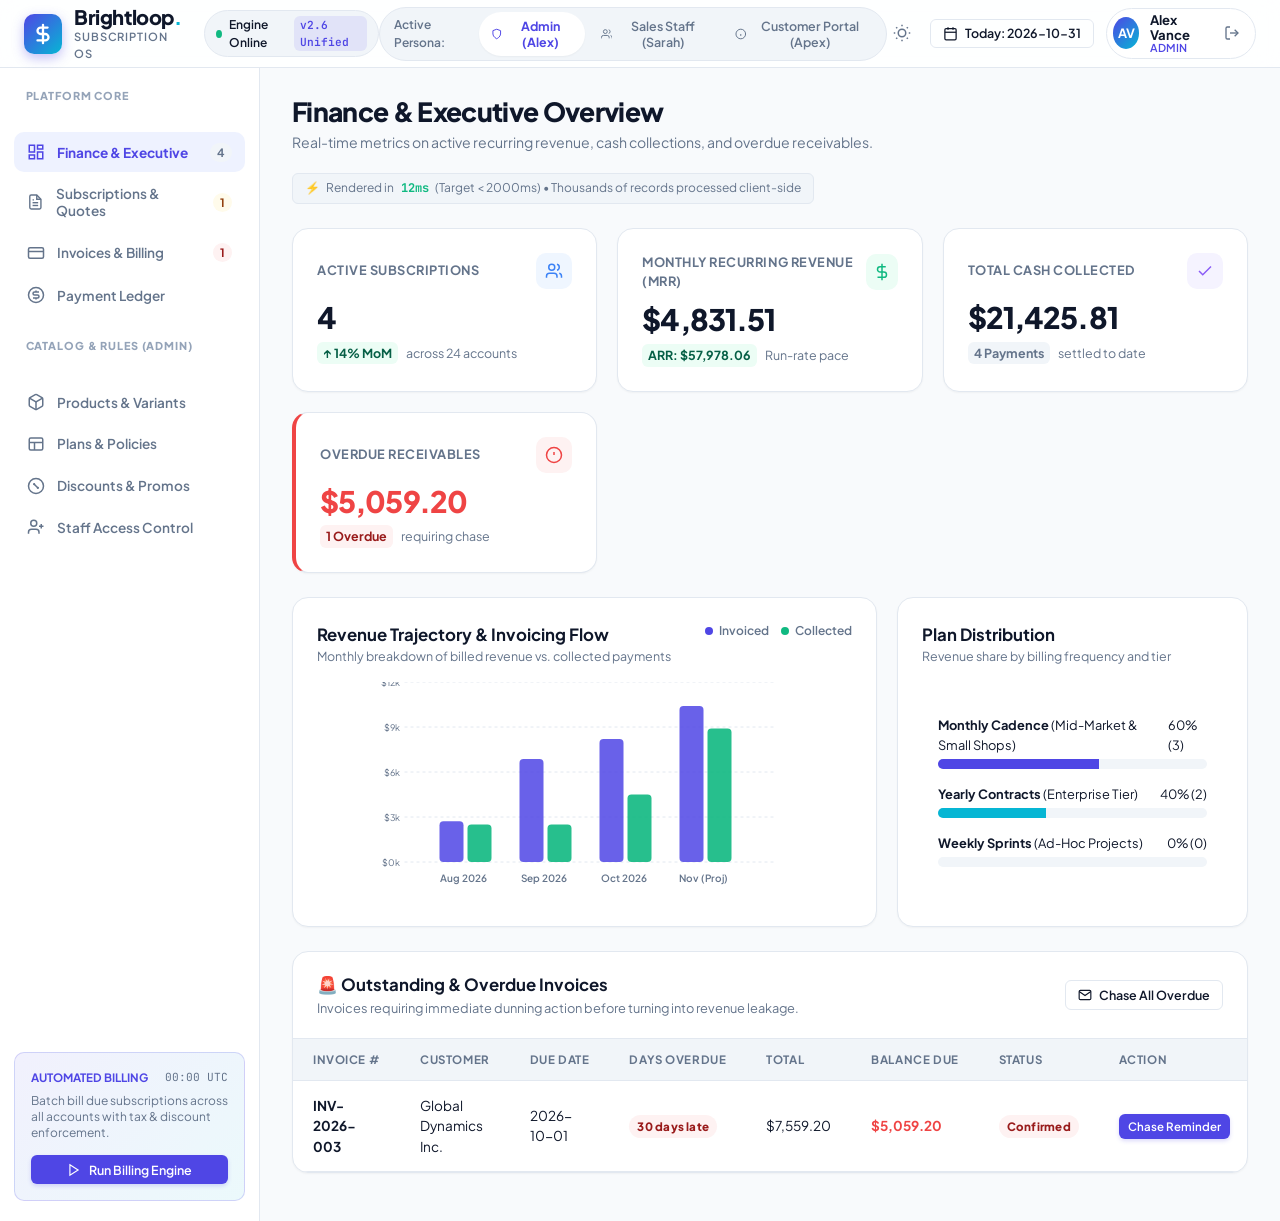
==== index.html @ 33d5de16 "initial commit" ====
<!DOCTYPE html>
<html lang="en">
<head>
  <meta charset="UTF-8">
  <meta name="viewport" content="width=device-width, initial-scale=1.0">
  <title>Brightloop Software — Unified Subscription Business Platform</title>
  <meta name="description" content="All-in-one subscription management, billing engine, quotation lifecycle, automated invoicing, discount rules, and real-time revenue analytics for Brightloop Software.">
  <link rel="preconnect" href="https://fonts.googleapis.com">
  <link rel="preconnect" href="https://fonts.gstatic.com" crossorigin>
  <link href="https://fonts.googleapis.com/css2?family=Plus+Jakarta+Sans:wght@300;400;500;600;700;800&family=JetBrains+Mono:wght@400;500;600&display=swap" rel="stylesheet">
  <link rel="stylesheet" href="styles.css">
</head>
<body class="theme-light">
  <!-- Top App Navigation / Role Switcher Header -->
  <header class="app-header">
    <div class="header-left">
      <div class="brand-badge">
        <div class="brand-logo-icon">
          <svg width="22" height="22" viewBox="0 0 24 24" fill="none" stroke="currentColor" stroke-width="2.5" stroke-linecap="round" stroke-linejoin="round">
            <path d="M12 2v20M17 5H9.5a3.5 3.5 0 0 0 0 7h5a3.5 3.5 0 0 1 0 7H6"/>
          </svg>
        </div>
        <div class="brand-info">
          <span class="brand-title">Brightloop<span class="brand-accent">.</span></span>
          <span class="brand-subtitle">Subscription OS</span>
        </div>
      </div>

      <div class="system-status-indicator">
        <span class="pulse-dot"></span>
        <span class="status-label">Engine Online</span>
        <span class="version-tag">v2.6 Unified</span>
      </div>
    </div>

    <div class="header-center">
      <div class="role-selector-wrapper">
        <span class="role-label">Active Persona:</span>
        <div class="role-pill-group">
          <button type="button" class="role-pill active" data-role="admin" id="btnRoleAdmin" title="Full system access: config, products, taxes, discounts, staff, analytics">
            <svg width="14" height="14" viewBox="0 0 24 24" fill="none" stroke="currentColor" stroke-width="2"><path d="M12 22s8-4 8-10V5l-8-3-8 3v7c0 6 8 10 8 10z"/></svg>
            Admin (Alex)
          </button>
          <button type="button" class="role-pill" data-role="staff" id="btnRoleStaff" title="Internal team: day-to-day quotes, subscriptions, billing, payments">
            <svg width="14" height="14" viewBox="0 0 24 24" fill="none" stroke="currentColor" stroke-width="2"><path d="M17 21v-2a4 4 0 0 0-4-4H5a4 4 0 0 0-4 4v2"/><circle cx="9" cy="7" r="4"/><path d="M23 21v-2a4 4 0 0 0-3-3.87"/><path d="M16 3.13a4 4 0 0 1 0 7.75"/></svg>
            Sales Staff (Sarah)
          </button>
          <button type="button" class="role-pill" data-role="customer" id="btnRoleCustomer" title="Self-service portal: view own subscriptions, toggle add-ons, pay invoices">
            <svg width="14" height="14" viewBox="0 0 24 24" fill="none" stroke="currentColor" stroke-width="2"><circle cx="12" cy="12" r="10"/><path d="M12 16v-4"/><path d="M12 8h.01"/></svg>
            Customer Portal (Apex)
          </button>
        </div>
      </div>
    </div>

    <div class="header-right">
      <button class="btn btn-ghost btn-icon" id="btnThemeToggle" title="Toggle Dark/Light Mode">
        <svg id="themeIconSun" width="18" height="18" viewBox="0 0 24 24" fill="none" stroke="currentColor" stroke-width="2"><circle cx="12" cy="12" r="5"/><line x1="12" y1="1" x2="12" y2="3"/><line x1="12" y1="21" x2="12" y2="23"/><line x1="4.22" y1="4.22" x2="5.64" y2="5.64"/><line x1="18.36" y1="18.36" x2="19.78" y2="19.78"/><line x1="1" y1="12" x2="3" y2="12"/><line x1="21" y1="12" x2="23" y2="12"/><line x1="4.22" y1="19.78" x2="5.64" y2="18.36"/><line x1="18.36" y1="5.64" x2="19.78" y2="4.22"/></svg>
        <svg id="themeIconMoon" class="hidden" width="18" height="18" viewBox="0 0 24 24" fill="none" stroke="currentColor" stroke-width="2"><path d="M21 12.79A9 9 0 1 1 11.21 3 7 7 0 0 0 21 12.79z"/></svg>
      </button>

      <button class="btn btn-outline btn-sm" id="btnSimulationDay" title="Advance calendar or run batch billing cycle">
        <svg width="15" height="15" viewBox="0 0 24 24" fill="none" stroke="currentColor" stroke-width="2"><rect x="3" y="4" width="18" height="18" rx="2" ry="2"/><line x1="16" y1="2" x2="16" y2="6"/><line x1="8" y1="2" x2="8" y2="6"/><line x1="3" y1="10" x2="21" y2="10"/></svg>
        <span id="currentSimDateLabel">Today: 2026-10-31</span>
      </button>

      <div class="user-profile-menu" id="userProfileMenu">
        <div class="user-avatar" id="headerUserAvatar">AV</div>
        <div class="user-meta">
          <span class="user-name" id="headerUserName">Alex Vance</span>
          <span class="user-role-badge" id="headerUserRoleBadge">Admin</span>
        </div>
        <button class="btn btn-ghost btn-sm btn-icon" id="btnAuthModalToggle" title="Account Settings & Auth">
          <svg width="16" height="16" viewBox="0 0 24 24" fill="none" stroke="currentColor" stroke-width="2"><path d="M9 21H5a2 2 0 0 1-2-2V5a2 2 0 0 1 2-2h4"/><polyline points="16 17 21 12 16 7"/><line x1="21" y1="12" x2="9" y2="12"/></svg>
        </button>
      </div>
    </div>
  </header>

  <!-- App Body Layout -->
  <div class="app-layout">
    <!-- Sidebar Navigation -->
    <aside class="app-sidebar" id="appSidebar">
      <div class="sidebar-section-title">PLATFORM CORE</div>
      <nav class="sidebar-nav">
        <button class="nav-item active" data-view="dashboard" id="navDashboard">
          <svg width="18" height="18" viewBox="0 0 24 24" fill="none" stroke="currentColor" stroke-width="2"><rect x="3" y="3" width="7" height="9"/><rect x="14" y="3" width="7" height="5"/><rect x="14" y="12" width="7" height="9"/><rect x="3" y="16" width="7" height="5"/></svg>
          <span>Finance & Executive</span>
          <span class="nav-badge" id="badgeActiveSubs">0</span>
        </button>

        <button class="nav-item" data-view="subscriptions" id="navSubscriptions">
          <svg width="18" height="18" viewBox="0 0 24 24" fill="none" stroke="currentColor" stroke-width="2"><path d="M14 2H6a2 2 0 0 0-2 2v16a2 2 0 0 0 2 2h12a2 2 0 0 0 2-2V8z"/><polyline points="14 2 14 8 20 8"/><line x1="16" y1="13" x2="8" y2="13"/><line x1="16" y1="17" x2="8" y2="17"/><polyline points="10 9 9 9 8 9"/></svg>
          <span>Subscriptions & Quotes</span>
          <span class="nav-badge badge-warning" id="badgeDraftQuotes">0</span>
        </button>

        <button class="nav-item" data-view="invoices" id="navInvoices">
          <svg width="18" height="18" viewBox="0 0 24 24" fill="none" stroke="currentColor" stroke-width="2"><rect x="2" y="5" width="20" height="14" rx="2"/><line x1="2" y1="10" x2="22" y2="10"/></svg>
          <span>Invoices & Billing</span>
          <span class="nav-badge badge-danger" id="badgeOverdueInvoices">0</span>
        </button>

        <button class="nav-item" data-view="payments" id="navPayments">
          <svg width="18" height="18" viewBox="0 0 24 24" fill="none" stroke="currentColor" stroke-width="2"><circle cx="12" cy="12" r="10"/><path d="M16 8h-6a2 2 0 1 0 0 4h4a2 2 0 1 1 0 4H8"/><line x1="12" y1="6" x2="12" y2="8"/><line x1="12" y1="16" x2="12" y2="18"/></svg>
          <span>Payment Ledger</span>
        </button>
      </nav>

      <div class="sidebar-section-title admin-only-section">CATALOG & RULES (ADMIN)</div>
      <nav class="sidebar-nav admin-only-nav">
        <button class="nav-item" data-view="products" id="navProducts">
          <svg width="18" height="18" viewBox="0 0 24 24" fill="none" stroke="currentColor" stroke-width="2"><path d="M21 16V8a2 2 0 0 0-1-1.73l-7-4a2 2 0 0 0-2 0l-7 4A2 2 0 0 0 3 8v8a2 2 0 0 0 1 1.73l7 4a2 2 0 0 0 2 0l7-4A2 2 0 0 0 21 16z"/><polyline points="3.27 6.96 12 12.01 20.73 6.96"/><line x1="12" y1="22.08" x2="12" y2="12"/></svg>
          <span>Products & Variants</span>
        </button>

        <button class="nav-item" data-view="plans" id="navPlans">
          <svg width="18" height="18" viewBox="0 0 24 24" fill="none" stroke="currentColor" stroke-width="2"><rect x="3" y="4" width="18" height="16" rx="2"/><line x1="3" y1="10" x2="21" y2="10"/><line x1="10" y1="20" x2="10" y2="10"/></svg>
          <span>Plans & Policies</span>
        </button>

        <button class="nav-item" data-view="discounts" id="navDiscounts">
          <svg width="18" height="18" viewBox="0 0 24 24" fill="none" stroke="currentColor" stroke-width="2"><circle cx="12" cy="12" r="10"/><line x1="9" y1="9" x2="15" y2="15"/><circle cx="9.5" cy="9.5" r=".5" fill="currentColor"/><circle cx="14.5" cy="14.5" r=".5" fill="currentColor"/></svg>
          <span>Discounts & Promos</span>
        </button>

        <button class="nav-item" data-view="staff" id="navStaff">
          <svg width="18" height="18" viewBox="0 0 24 24" fill="none" stroke="currentColor" stroke-width="2"><path d="M16 21v-2a4 4 0 0 0-4-4H6a4 4 0 0 0-4 4v2"/><circle cx="9" cy="7" r="4"/><line x1="19" y1="8" x2="19" y2="14"/><line x1="22" y1="11" x2="16" y2="11"/></svg>
          <span>Staff Access Control</span>
        </button>
      </nav>

      <div class="sidebar-section-title customer-only-section">CUSTOMER SELF-SERVICE</div>
      <nav class="sidebar-nav customer-only-nav">
        <button class="nav-item" data-view="customer-portal" id="navCustomerPortal">
          <svg width="18" height="18" viewBox="0 0 24 24" fill="none" stroke="currentColor" stroke-width="2"><path d="M3 9l9-7 9 7v11a2 2 0 0 1-2 2H5a2 2 0 0 1-2-2z"/><polyline points="9 22 9 12 15 12 15 22"/></svg>
          <span>My Subscriptions & Add-ons</span>
        </button>
        <button class="nav-item" data-view="customer-invoices" id="navCustomerInvoices">
          <svg width="18" height="18" viewBox="0 0 24 24" fill="none" stroke="currentColor" stroke-width="2"><rect x="2" y="5" width="20" height="14" rx="2"/><line x1="2" y1="10" x2="22" y2="10"/></svg>
          <span>My Invoices & Receipts</span>
        </button>
      </nav>

      <div class="sidebar-footer">
        <div class="billing-runner-card">
          <div class="runner-header">
            <span class="runner-badge">Automated Billing</span>
            <span class="runner-time">00:00 UTC</span>
          </div>
          <p class="runner-desc">Batch bill due subscriptions across all accounts with tax & discount enforcement.</p>
          <button class="btn btn-primary btn-sm btn-block" id="btnTriggerBillingDay">
            <svg width="14" height="14" viewBox="0 0 24 24" fill="none" stroke="currentColor" stroke-width="2"><polygon points="5 3 19 12 5 21 5 3"/></svg>
            Run Billing Engine
          </button>
        </div>
      </div>
    </aside>

    <!-- Main Content Stage -->
    <main class="app-main" id="appMain">
      <!-- Top View Header (Dynamically updated) -->
      <div class="view-header" id="viewHeader">
        <div>
          <h1 class="view-title" id="viewTitle">Finance & Executive Overview</h1>
          <p class="view-description" id="viewDescription">Real-time metrics on active recurring revenue, cash collections, and overdue receivables.</p>
        </div>
        <div class="view-actions" id="viewActions">
          <!-- Dynamic Action Buttons will be rendered here -->
        </div>
      </div>

      <!-- Live Performance Toast / Metric Counter -->
      <div class="response-speed-ticker" id="responseSpeedTicker">
        <span class="speed-icon">⚡</span> Rendered in <strong id="queryPerfTime">12ms</strong> (Target &lt; 2000ms) • Thousands of records processed client-side
      </div>

      <!-- Container for dynamic Views -->
      <div class="view-content" id="viewContent">
        <!-- Dashboard View -->
        <section class="view-pane active" id="pane-dashboard">
          <!-- KPI Metrics Row -->
          <div class="metrics-grid">
            <div class="metric-card glass-card">
              <div class="metric-header">
                <span class="metric-title">Active Subscriptions</span>
                <span class="metric-icon-wrap icon-blue">
                  <svg width="18" height="18" viewBox="0 0 24 24" fill="none" stroke="currentColor" stroke-width="2"><path d="M16 21v-2a4 4 0 0 0-4-4H6a4 4 0 0 0-4 4v2"/><circle cx="9" cy="7" r="4"/><path d="M22 21v-2a4 4 0 0 0-3-3.87"/><path d="M16 3.13a4 4 0 0 1 0 7.75"/></svg>
                </span>
              </div>
              <div class="metric-value" id="kpiActiveCount">0</div>
              <div class="metric-footer">
                <span class="metric-trend trend-positive" id="kpiActiveTrend">↑ 14% MoM</span>
                <span class="metric-subtext">across 24 accounts</span>
              </div>
            </div>

            <div class="metric-card glass-card">
              <div class="metric-header">
                <span class="metric-title">Monthly Recurring Revenue (MRR)</span>
                <span class="metric-icon-wrap icon-green">
                  <svg width="18" height="18" viewBox="0 0 24 24" fill="none" stroke="currentColor" stroke-width="2"><line x1="12" y1="1" x2="12" y2="23"/><path d="M17 5H9.5a3.5 3.5 0 0 0 0 7h5a3.5 3.5 0 0 1 0 7H6"/></svg>
                </span>
              </div>
              <div class="metric-value" id="kpiMRR">$0.00</div>
              <div class="metric-footer">
                <span class="metric-trend trend-positive" id="kpiARRValue">ARR: $0.00</span>
                <span class="metric-subtext">Run-rate pace</span>
              </div>
            </div>

            <div class="metric-card glass-card">
              <div class="metric-header">
                <span class="metric-title">Total Cash Collected</span>
                <span class="metric-icon-wrap icon-purple">
                  <svg width="18" height="18" viewBox="0 0 24 24" fill="none" stroke="currentColor" stroke-width="2"><polyline points="20 6 9 17 4 12"/></svg>
                </span>
              </div>
              <div class="metric-value" id="kpiCollected">$0.00</div>
              <div class="metric-footer">
                <span class="metric-trend trend-neutral" id="kpiPaymentCount">0 Payments</span>
                <span class="metric-subtext">settled to date</span>
              </div>
            </div>

            <div class="metric-card glass-card warning-accent">
              <div class="metric-header">
                <span class="metric-title">Overdue Receivables</span>
                <span class="metric-icon-wrap icon-red">
                  <svg width="18" height="18" viewBox="0 0 24 24" fill="none" stroke="currentColor" stroke-width="2"><circle cx="12" cy="12" r="10"/><line x1="12" y1="8" x2="12" y2="12"/><line x1="12" y1="16" x2="12.01" y2="16"/></svg>
                </span>
              </div>
              <div class="metric-value text-danger" id="kpiOverdue">$0.00</div>
              <div class="metric-footer">
                <span class="metric-trend trend-negative" id="kpiOverdueCount">0 Invoices</span>
                <span class="metric-subtext">requiring chase</span>
              </div>
            </div>
          </div>

          <!-- Charts & Visual Breakdown Grid -->
          <div class="dashboard-grid">
            <div class="chart-card glass-card">
              <div class="chart-header">
                <div>
                  <h3 class="chart-title">Revenue Trajectory & Invoicing Flow</h3>
                  <p class="chart-subtitle">Monthly breakdown of billed revenue vs. collected payments</p>
                </div>
                <div class="chart-actions">
                  <span class="legend-chip"><span class="legend-dot bg-brand"></span> Invoiced</span>
                  <span class="legend-chip"><span class="legend-dot bg-success"></span> Collected</span>
                </div>
              </div>
              <div class="chart-container" id="revenueBarChart">
                <!-- SVG bar chart rendered via JS -->
              </div>
            </div>

            <div class="chart-card glass-card">
              <div class="chart-header">
                <div>
                  <h3 class="chart-title">Plan Distribution</h3>
                  <p class="chart-subtitle">Revenue share by billing frequency and tier</p>
                </div>
              </div>
              <div class="chart-container" id="planDonutChart">
                <!-- SVG donut or segment chart rendered via JS -->
              </div>
            </div>
          </div>

          <!-- Urgent Overdue Chasing Table -->
          <div class="data-card glass-card mt-6">
            <div class="data-card-header">
              <div>
                <h3 class="card-title">🚨 Outstanding & Overdue Invoices</h3>
                <p class="card-subtitle">Invoices requiring immediate dunning action before turning into revenue leakage.</p>
              </div>
              <div class="card-header-actions">
                <button class="btn btn-outline btn-sm" id="btnBatchChaseOverdue">
                  <svg width="14" height="14" viewBox="0 0 24 24" fill="none" stroke="currentColor" stroke-width="2"><path d="M4 4h16c1.1 0 2 .9 2 2v12c0 1.1-.9 2-2 2H4c-1.1 0-2-.9-2-2V6c0-1.1.9-2 2-2z"/><polyline points="22,6 12,13 2,6"/></svg>
                  Chase All Overdue
                </button>
              </div>
            </div>
            <div class="table-responsive">
              <table class="data-table" id="tableOverdueSummary">
                <thead>
                  <tr>
                    <th>Invoice #</th>
                    <th>Customer</th>
                    <th>Due Date</th>
                    <th>Days Overdue</th>
                    <th>Total</th>
                    <th>Balance Due</th>
                    <th>Status</th>
                    <th>Action</th>
                  </tr>
                </thead>
                <tbody id="tbodyOverdueInvoices">
                  <!-- Rendered dynamically -->
                </tbody>
              </table>
            </div>
          </div>
        </section>

        <!-- Subscriptions & Quotes View -->
        <section class="view-pane" id="pane-subscriptions">
          <div class="filter-bar glass-card">
            <div class="filter-group">
              <div class="search-input-wrap">
                <svg width="16" height="16" viewBox="0 0 24 24" fill="none" stroke="currentColor" stroke-width="2"><circle cx="11" cy="11" r="8"/><line x1="21" y1="21" x2="16.65" y2="16.65"/></svg>
                <input type="text" id="subSearchInput" placeholder="Search by ID, customer name or plan..." class="form-control">
              </div>
              <select id="subStatusFilter" class="form-control">
                <option value="ALL">All Statuses</option>
                <option value="Draft">Draft</option>
                <option value="Quotation">Quotation</option>
                <option value="Confirmed">Confirmed</option>
                <option value="Active">Active</option>
                <option value="Paused">Paused</option>
                <option value="Closed">Closed</option>
              </select>
              <select id="subPlanFilter" class="form-control">
                <option value="ALL">All Plans</option>
              </select>
            </div>
            <div class="filter-actions">
              <button class="btn btn-outline btn-sm" id="btnNewFromTemplate">
                <svg width="14" height="14" viewBox="0 0 24 24" fill="none" stroke="currentColor" stroke-width="2"><path d="M14 2H6a2 2 0 0 0-2 2v16a2 2 0 0 0 2 2h12a2 2 0 0 0 2-2V8z"/><polyline points="14 2 14 8 20 8"/><line x1="16" y1="13" x2="8" y2="13"/></svg>
                From Template
              </button>
              <button class="btn btn-primary btn-sm" id="btnCreateSubscription">
                <svg width="14" height="14" viewBox="0 0 24 24" fill="none" stroke="currentColor" stroke-width="2"><line x1="12" y1="5" x2="12" y2="19"/><line x1="5" y1="12" x2="19" y2="12"/></svg>
                New Subscription / Quote
              </button>
            </div>
          </div>

          <div class="data-card glass-card">
            <div class="table-responsive">
              <table class="data-table" id="tableSubscriptions">
                <thead>
                  <tr>
                    <th>Sub #</th>
                    <th>Customer</th>
                    <th>Plan & Frequency</th>
                    <th>Start Date</th>
                    <th>Next Bill / Expiry</th>
                    <th>Line Items</th>
                    <th>Recurring Total</th>
                    <th>Lifecycle Stage</th>
                    <th>Actions</th>
                  </tr>
                </thead>
                <tbody id="tbodySubscriptions">
                  <!-- Rendered dynamically -->
                </tbody>
              </table>
            </div>
          </div>
        </section>

        <!-- Invoices View -->
        <section class="view-pane" id="pane-invoices">
          <div class="filter-bar glass-card">
            <div class="filter-group">
              <div class="search-input-wrap">
                <svg width="16" height="16" viewBox="0 0 24 24" fill="none" stroke="currentColor" stroke-width="2"><circle cx="11" cy="11" r="8"/><line x1="21" y1="21" x2="16.65" y2="16.65"/></svg>
                <input type="text" id="invSearchInput" placeholder="Search invoices by INV#, customer..." class="form-control">
              </div>
              <select id="invStatusFilter" class="form-control">
                <option value="ALL">All Statuses</option>
                <option value="Draft">Draft</option>
                <option value="Confirmed">Confirmed</option>
                <option value="Paid">Paid</option>
                <option value="Cancelled">Cancelled</option>
              </select>
            </div>
            <div class="filter-actions">
              <button class="btn btn-secondary btn-sm" id="btnExportInvoicesCSV">
                <svg width="14" height="14" viewBox="0 0 24 24" fill="none" stroke="currentColor" stroke-width="2"><path d="M21 15v4a2 2 0 0 1-2 2H5a2 2 0 0 1-2-2v-4"/><polyline points="7 10 12 15 17 10"/><line x1="12" y1="15" x2="12" y2="3"/></svg>
                Export CSV
              </button>
              <button class="btn btn-primary btn-sm" id="btnManualInvoice">
                <svg width="14" height="14" viewBox="0 0 24 24" fill="none" stroke="currentColor" stroke-width="2"><line x1="12" y1="5" x2="12" y2="19"/><line x1="5" y1="12" x2="19" y2="12"/></svg>
                Create Ad-Hoc Invoice
              </button>
            </div>
          </div>

          <div class="data-card glass-card">
            <div class="table-responsive">
              <table class="data-table" id="tableInvoices">
                <thead>
                  <tr>
                    <th>Invoice #</th>
                    <th>Customer</th>
                    <th>Subscription</th>
                    <th>Issue Date</th>
                    <th>Due Date</th>
                    <th>Subtotal</th>
                    <th>Tax & Disc</th>
                    <th>Total</th>
                    <th>Paid</th>
                    <th>Status</th>
                    <th>Actions</th>
                  </tr>
                </thead>
                <tbody id="tbodyInvoices">
                  <!-- Rendered dynamically -->
                </tbody>
              </table>
            </div>
          </div>
        </section>

        <!-- Payments Ledger View -->
        <section class="view-pane" id="pane-payments">
          <div class="filter-bar glass-card">
            <div class="filter-group">
              <div class="search-input-wrap">
                <svg width="16" height="16" viewBox="0 0 24 24" fill="none" stroke="currentColor" stroke-width="2"><circle cx="11" cy="11" r="8"/><line x1="21" y1="21" x2="16.65" y2="16.65"/></svg>
                <input type="text" id="paySearchInput" placeholder="Search payments by Ref#, Invoice, Customer..." class="form-control">
              </div>
            </div>
            <div class="filter-actions">
              <button class="btn btn-primary btn-sm" id="btnRecordPaymentModal">
                <svg width="14" height="14" viewBox="0 0 24 24" fill="none" stroke="currentColor" stroke-width="2"><line x1="12" y1="5" x2="12" y2="19"/><line x1="5" y1="12" x2="19" y2="12"/></svg>
                Record Payment
              </button>
            </div>
          </div>

          <div class="data-card glass-card">
            <div class="table-responsive">
              <table class="data-table" id="tablePayments">
                <thead>
                  <tr>
                    <th>Payment Ref</th>
                    <th>Date</th>
                    <th>Invoice #</th>
                    <th>Customer</th>
                    <th>Method</th>
                    <th>Amount</th>
                    <th>Notes</th>
                    <th>Recorded By</th>
                  </tr>
                </thead>
                <tbody id="tbodyPayments">
                  <!-- Rendered dynamically -->
                </tbody>
              </table>
            </div>
          </div>
        </section>

        <!-- Products & Variants View (Admin) -->
        <section class="view-pane" id="pane-products">
          <div class="section-actions-bar">
            <div>
              <h2 class="section-heading">Product Catalog & Variant System</h2>
              <p class="section-subheading">Define core subscription software, switchable add-ons, and brand/tier variants.</p>
            </div>
            <button class="btn btn-primary" id="btnOpenNewProductModal">
              <svg width="16" height="16" viewBox="0 0 24 24" fill="none" stroke="currentColor" stroke-width="2"><line x1="12" y1="5" x2="12" y2="19"/><line x1="5" y1="12" x2="19" y2="12"/></svg>
              Add Product
            </button>
          </div>

          <div class="product-grid" id="productGridCards">
            <!-- Product Cards rendered dynamically -->
          </div>
        </section>

        <!-- Plans & Policies View (Admin) -->
        <section class="view-pane" id="pane-plans">
          <div class="section-actions-bar">
            <div>
              <h2 class="section-heading">Subscription Plans & Lifecycle Rules</h2>
              <p class="section-subheading">Configure recurring pricing, billing cadences (daily, weekly, monthly, yearly), and auto-closure/pause policies.</p>
            </div>
            <button class="btn btn-primary" id="btnOpenNewPlanModal">
              <svg width="16" height="16" viewBox="0 0 24 24" fill="none" stroke="currentColor" stroke-width="2"><line x1="12" y1="5" x2="12" y2="19"/><line x1="5" y1="12" x2="19" y2="12"/></svg>
              Add Subscription Plan
            </button>
          </div>

          <div class="plans-grid" id="plansGridCards">
            <!-- Plans rendered dynamically -->
          </div>
        </section>

        <!-- Discounts & Promos View (Admin) -->
        <section class="view-pane" id="pane-discounts">
          <div class="section-actions-bar">
            <div>
              <h2 class="section-heading">Smart Discount & Promotion Rules</h2>
              <p class="section-subheading">Admin-only: create volume incentives, percentage or fixed reductions, expiration controls, and product/seat-specific scopes.</p>
            </div>
            <button class="btn btn-primary" id="btnOpenNewDiscountModal">
              <svg width="16" height="16" viewBox="0 0 24 24" fill="none" stroke="currentColor" stroke-width="2"><line x1="12" y1="5" x2="12" y2="19"/><line x1="5" y1="12" x2="19" y2="12"/></svg>
              Create Discount Rule
            </button>
          </div>

          <div class="data-card glass-card">
            <div class="table-responsive">
              <table class="data-table" id="tableDiscounts">
                <thead>
                  <tr>
                    <th>Promo Code</th>
                    <th>Type & Value</th>
                    <th>Minimum Req</th>
                    <th>Applies To</th>
                    <th>Validity Period</th>
                    <th>Usage / Limit</th>
                    <th>Status</th>
                    <th>Actions</th>
                  </tr>
                </thead>
                <tbody id="tbodyDiscounts">
                  <!-- Rendered dynamically -->
                </tbody>
              </table>
            </div>
          </div>
        </section>

        <!-- Staff Access Control View (Admin) -->
        <section class="view-pane" id="pane-staff">
          <div class="section-actions-bar">
            <div>
              <h2 class="section-heading">Internal Team & Access Control (RBAC)</h2>
              <p class="section-subheading">Strict security: only the Administrator can invite, assign, and provision internal staff credentials.</p>
            </div>
            <button class="btn btn-primary" id="btnOpenNewStaffModal">
              <svg width="16" height="16" viewBox="0 0 24 24" fill="none" stroke="currentColor" stroke-width="2"><line x1="12" y1="5" x2="12" y2="19"/><line x1="5" y1="12" x2="19" y2="12"/></svg>
              Add Staff Member
            </button>
          </div>

          <div class="data-card glass-card">
            <div class="table-responsive">
              <table class="data-table" id="tableStaff">
                <thead>
                  <tr>
                    <th>Staff Name</th>
                    <th>Email Address</th>
                    <th>Role Privilege</th>
                    <th>Department</th>
                    <th>Status</th>
                    <th>Last Active</th>
                    <th>Actions</th>
                  </tr>
                </thead>
                <tbody id="tbodyStaff">
                  <!-- Rendered dynamically -->
                </tbody>
              </table>
            </div>
          </div>
        </section>

        <!-- Customer Self-Service Portal View -->
        <section class="view-pane" id="pane-customer-portal">
          <div class="customer-welcome-hero glass-card">
            <div class="customer-hero-content">
              <span class="badge badge-success">Live Customer Portal</span>
              <h2>Welcome back, <span id="customerPortalOrgName">Apex Retailers</span></h2>
              <p>Self-manage your subscriptions, turn modular add-ons on or off instantly without support tickets, and view invoices.</p>
            </div>
            <div class="customer-quick-stats">
              <div class="quick-stat-box">
                <span class="stat-label">Active Plan</span>
                <span class="stat-val" id="custPortalPlanName">Growth Monthly</span>
              </div>
              <div class="quick-stat-box">
                <span class="stat-label">Next Renewal</span>
                <span class="stat-val" id="custPortalNextRenewal">2026-11-15</span>
              </div>
              <div class="quick-stat-box">
                <span class="stat-label">Pending Invoices</span>
                <span class="stat-val text-warning" id="custPortalPendingInvoices">0</span>
              </div>
            </div>
          </div>

          <div class="customer-grid mt-6">
            <!-- Active Subscriptions -->
            <div class="data-card glass-card">
              <div class="data-card-header">
                <div>
                  <h3 class="card-title">My Active Subscriptions</h3>
                  <p class="card-subtitle">Your live software licenses and active contracts.</p>
                </div>
              </div>
              <div id="customerSubsContainer" class="customer-subs-list">
                <!-- Rendered dynamically -->
              </div>
            </div>

            <!-- Add-on Switchboard -->
            <div class="data-card glass-card">
              <div class="data-card-header">
                <div>
                  <h3 class="card-title">Modular Add-ons Switchboard</h3>
                  <p class="card-subtitle">Toggle on/off features instantly. Billed pro-rata automatically.</p>
                </div>
              </div>
              <div class="addon-switchboard" id="customerAddonSwitchboard">
                <!-- Addons toggles rendered dynamically -->
              </div>
            </div>
          </div>
        </section>

        <!-- Customer Invoices View -->
        <section class="view-pane" id="pane-customer-invoices">
          <div class="data-card glass-card">
            <div class="data-card-header">
              <div>
                <h3 class="card-title">My Billing & Receipts</h3>
                <p class="card-subtitle">Download official tax invoices and pay outstanding balances securely.</p>
              </div>
            </div>
            <div class="table-responsive">
              <table class="data-table">
                <thead>
                  <tr>
                    <th>Invoice #</th>
                    <th>Issue Date</th>
                    <th>Due Date</th>
                    <th>Total</th>
                    <th>Balance Due</th>
                    <th>Status</th>
                    <th>Actions</th>
                  </tr>
                </thead>
                <tbody id="tbodyCustomerInvoices">
                  <!-- Rendered dynamically -->
                </tbody>
              </table>
            </div>
          </div>
        </section>
      </div>
    </main>
  </div>

  <!-- ==================== MODALS ==================== -->

  <!-- Modal: Authentication / Sign Up / Password Reset -->
  <div class="modal-backdrop" id="modalAuth">
    <div class="modal-dialog modal-md">
      <div class="modal-header">
        <h3 class="modal-title" id="authModalTitle">Account Access & Security</h3>
        <button class="modal-close" id="btnCloseAuthModal">&times;</button>
      </div>
      <div class="modal-body">
        <div class="auth-tabs">
          <button class="auth-tab active" data-auth-mode="signup" id="tabAuthSignUp">Sign Up</button>
          <button class="auth-tab" data-auth-mode="login" id="tabAuthLogin">Sign In</button>
          <button class="auth-tab" data-auth-mode="reset" id="tabAuthReset">Forgot Password</button>
        </div>

        <!-- Sign Up Form -->
        <form id="formSignUp" class="auth-form-pane active">
          <div class="form-group">
            <label for="signUpName">Full Name / Business Name <span class="required">*</span></label>
            <input type="text" id="signUpName" class="form-control" placeholder="e.g. Acme Tech Solutions" required>
          </div>
          <div class="form-group">
            <label for="signUpEmail">Email Address <span class="required">* (Unique)</span></label>
            <input type="email" id="signUpEmail" class="form-control" placeholder="name@business.com" required>
            <small class="form-help">Each email can belong to only one account in Brightloop.</small>
          </div>
          <div class="form-group">
            <label for="signUpPassword">Password <span class="required">*</span></label>
            <input type="password" id="signUpPassword" class="form-control" placeholder="••••••••••••" required>
            <!-- Password Validation Checklist -->
            <div class="password-reqs" id="passwordReqs">
              <div class="req-item" id="reqLen"><span>✕</span> More than 8 characters</div>
              <div class="req-item" id="reqUpper"><span>✕</span> At least one uppercase letter (A-Z)</div>
              <div class="req-item" id="reqLower"><span>✕</span> At least one lowercase letter (a-z)</div>
              <div class="req-item" id="reqSpecial"><span>✕</span> At least one special character (!@#$%^&*...)</div>
            </div>
          </div>
          <div class="form-group">
            <label for="signUpRole">Register As</label>
            <select id="signUpRole" class="form-control">
              <option value="customer">Customer (Self-service Portal)</option>
              <option value="staff">Internal Staff (Sales / Support)</option>
            </select>
          </div>
          <div class="modal-footer">
            <button type="submit" class="btn btn-primary btn-block">Create Brightloop Account</button>
          </div>
        </form>

        <!-- Sign In Form -->
        <form id="formSignIn" class="auth-form-pane">
          <div class="form-group">
            <label for="signInEmail">Email Address</label>
            <input type="email" id="signInEmail" class="form-control" placeholder="alex@brightloop.io" required>
          </div>
          <div class="form-group">
            <label for="signInPassword">Password</label>
            <input type="password" id="signInPassword" class="form-control" placeholder="••••••••••••" required>
          </div>
          <div class="modal-footer">
            <button type="submit" class="btn btn-primary btn-block">Sign In</button>
          </div>
        </form>

        <!-- Forgot Password Form -->
        <form id="formForgotPass" class="auth-form-pane">
          <p class="text-muted text-sm mb-4">Enter your registered email address. We will verify your account and simulate dispatching a secure one-time password reset link.</p>
          <div class="form-group">
            <label for="resetEmail">Registered Email Address</label>
            <input type="email" id="resetEmail" class="form-control" placeholder="your@email.com" required>
          </div>
          <div class="modal-footer">
            <button type="submit" class="btn btn-primary btn-block">Send Reset Link</button>
          </div>
        </form>
      </div>
    </div>
  </div>

  <!-- Modal: Create / Edit Subscription or Quote -->
  <div class="modal-backdrop" id="modalSubscription">
    <div class="modal-dialog modal-lg">
      <div class="modal-header">
        <h3 class="modal-title" id="modalSubTitle">Create New Subscription / Quotation</h3>
        <button class="modal-close" id="btnCloseSubModal">&times;</button>
      </div>
      <form id="formSubscription">
        <div class="modal-body">
          <div class="form-grid-3">
            <div class="form-group">
              <label for="subCustomerSelect">Customer <span class="required">*</span></label>
              <select id="subCustomerSelect" class="form-control" required></select>
            </div>
            <div class="form-group">
              <label for="subPlanSelect">Plan & Billing Cadence <span class="required">*</span></label>
              <select id="subPlanSelect" class="form-control" required></select>
            </div>
            <div class="form-group">
              <label for="subPaymentTerms">Payment Terms <span class="required">*</span></label>
              <select id="subPaymentTerms" class="form-control" required>
                <option value="Immediate">Immediate / Due upon receipt</option>
                <option value="Net 15">Net 15 Days</option>
                <option value="Net 30" selected>Net 30 Days</option>
                <option value="Net 60">Net 60 Days</option>
              </select>
            </div>
          </div>

          <div class="form-grid-3">
            <div class="form-group">
              <label for="subStartDate">Start Date <span class="required">*</span></label>
              <input type="date" id="subStartDate" class="form-control" required>
            </div>
            <div class="form-group">
              <label for="subExpiryDate">Expiry / Contract End Date</label>
              <input type="date" id="subExpiryDate" class="form-control">
            </div>
            <div class="form-group">
              <label for="subInitialStage">Initial Stage</label>
              <select id="subInitialStage" class="form-control">
                <option value="Draft">Draft</option>
                <option value="Quotation" selected>Quotation (Quote Offer)</option>
                <option value="Confirmed">Confirmed</option>
                <option value="Active">Active (Instant Live)</option>
              </select>
            </div>
          </div>

          <div class="form-group">
            <label for="subApplyDiscount">Apply Discount Rule (Optional)</label>
            <select id="subApplyDiscount" class="form-control">
              <option value="">-- No Discount Applied --</option>
            </select>
          </div>

          <!-- Line Items Table -->
          <div class="line-items-wrapper">
            <div class="line-items-header">
              <h4>Subscription Line Items & Products</h4>
              <button type="button" class="btn btn-outline btn-xs" id="btnAddSubLine">
                + Add Line Item
              </button>
            </div>
            <table class="line-table" id="tableSubLineItems">
              <thead>
                <tr>
                  <th style="width: 32%;">Product & Variant</th>
                  <th style="width: 14%;">Qty</th>
                  <th style="width: 18%;">Unit Price ($)</th>
                  <th style="width: 18%;">Tax</th>
                  <th style="width: 14%;">Amount</th>
                  <th style="width: 4%;"></th>
                </tr>
              </thead>
              <tbody id="tbodySubLines">
                <!-- Injected via JS -->
              </tbody>
            </table>

            <div class="sub-totals-summary" id="subTotalsSummary">
              <div class="summary-line"><span>Subtotal:</span> <strong id="lblModalSubtotal">$0.00</strong></div>
              <div class="summary-line"><span>Estimated Tax:</span> <strong id="lblModalTax">$0.00</strong></div>
              <div class="summary-line text-success"><span>Discount:</span> <strong id="lblModalDiscount">-$0.00</strong></div>
              <div class="summary-line total"><span>Recurring Total:</span> <strong id="lblModalTotal">$0.00</strong></div>
            </div>
          </div>
        </div>
        <div class="modal-footer">
          <button type="button" class="btn btn-ghost" id="btnCancelSubModal">Cancel</button>
          <button type="submit" class="btn btn-primary" id="btnSaveSubscription">Save Subscription / Quote</button>
        </div>
      </form>
    </div>
  </div>

  <!-- Modal: Quotation Template Picker -->
  <div class="modal-backdrop" id="modalTemplatePicker">
    <div class="modal-dialog modal-md">
      <div class="modal-header">
        <h3 class="modal-title">Start from Quotation Template</h3>
        <button class="modal-close" id="btnCloseTemplateModal">&times;</button>
      </div>
      <div class="modal-body">
        <p class="text-muted text-sm mb-4">Choose a pre-configured quotation template that already contains verified plan tiers, bundle products, and validity duration.</p>
        <div class="template-list" id="templateListCards">
          <!-- Rendered dynamically -->
        </div>
      </div>
    </div>
  </div>

  <!-- Modal: View Subscription Details & Lifecycle State Transition -->
  <div class="modal-backdrop" id="modalViewSubDetails">
    <div class="modal-dialog modal-lg">
      <div class="modal-header">
        <div class="header-with-badge">
          <h3 class="modal-title" id="viewSubNumber">SUB-2026-001</h3>
          <span class="badge" id="viewSubBadge">Active</span>
        </div>
        <button class="modal-close" id="btnCloseViewSubModal">&times;</button>
      </div>
      <div class="modal-body" id="viewSubModalBody">
        <!-- Injected via JS -->
      </div>
      <div class="modal-footer" id="viewSubModalFooter">
        <!-- Dynamic state action buttons -->
      </div>
    </div>
  </div>

  <!-- Modal: Invoice Details / Printable View / Payment -->
  <div class="modal-backdrop" id="modalInvoiceDetails">
    <div class="modal-dialog modal-lg">
      <div class="modal-header printable-hide">
        <h3 class="modal-title">Invoice Review & Dispatch</h3>
        <div class="modal-actions-right">
          <button class="btn btn-outline btn-sm" id="btnPrintInvoice">
            <svg width="14" height="14" viewBox="0 0 24 24" fill="none" stroke="currentColor" stroke-width="2"><polyline points="6 9 6 2 18 2 18 9"/><path d="M6 18H4a2 2 0 0 1-2-2v-5a2 2 0 0 1 2-2h16a2 2 0 0 1 2 2v5a2 2 0 0 1-2 2h-2"/><rect x="6" y="14" width="12" height="8"/></svg>
            Print / PDF
          </button>
          <button class="btn btn-secondary btn-sm" id="btnSendInvoiceEmail">
            <svg width="14" height="14" viewBox="0 0 24 24" fill="none" stroke="currentColor" stroke-width="2"><path d="M4 4h16c1.1 0 2 .9 2 2v12c0 1.1-.9 2-2 2H4c-1.1 0-2-.9-2-2V6c0-1.1.9-2 2-2z"/><polyline points="22,6 12,13 2,6"/></svg>
            Send to Customer
          </button>
          <button class="modal-close" id="btnCloseInvoiceModal">&times;</button>
        </div>
      </div>
      <div class="modal-body" id="invoicePrintableArea">
        <!-- Rendered invoice printable document -->
      </div>
      <div class="modal-footer printable-hide" id="invoiceDetailsFooter">
        <!-- Action buttons (Confirm, Pay, Cancel) -->
      </div>
    </div>
  </div>

  <!-- Modal: Record Payment -->
  <div class="modal-backdrop" id="modalRecordPayment">
    <div class="modal-dialog modal-md">
      <div class="modal-header">
        <h3 class="modal-title">Record Incoming Payment</h3>
        <button class="modal-close" id="btnClosePaymentModal">&times;</button>
      </div>
      <form id="formRecordPayment">
        <div class="modal-body">
          <div class="form-group">
            <label for="payInvoiceSelect">Target Outstanding Invoice <span class="required">*</span></label>
            <select id="payInvoiceSelect" class="form-control" required></select>
          </div>
          <div class="form-grid-2">
            <div class="form-group">
              <label for="payAmount">Amount Received ($) <span class="required">*</span></label>
              <input type="number" id="payAmount" step="0.01" min="0.01" class="form-control" required>
              <small class="form-help" id="payAmountRemainingHelp">Remaining balance: $0.00</small>
            </div>
            <div class="form-group">
              <label for="payMethod">Payment Method <span class="required">*</span></label>
              <select id="payMethod" class="form-control" required>
                <option value="Credit Card">Credit Card (Stripe/Card)</option>
                <option value="Bank Wire">Bank Wire / ACH</option>
                <option value="Direct Debit">Direct Debit (SEPA)</option>
                <option value="Check">Check / Corporate draft</option>
                <option value="Cash / Other">Cash / Manual</option>
              </select>
            </div>
          </div>
          <div class="form-group">
            <label for="payDate">Payment Date <span class="required">*</span></label>
            <input type="date" id="payDate" class="form-control" required>
          </div>
          <div class="form-group">
            <label for="payNotes">Reference / Transaction Notes</label>
            <input type="text" id="payNotes" class="form-control" placeholder="e.g. Wire Ref #TXN-98402, Chase Bank">
          </div>
        </div>
        <div class="modal-footer">
          <button type="button" class="btn btn-ghost" id="btnCancelPaymentModal">Cancel</button>
          <button type="submit" class="btn btn-primary">Confirm & Register Payment</button>
        </div>
      </form>
    </div>
  </div>

  <!-- Modal: Add / Edit Product (Admin) -->
  <div class="modal-backdrop" id="modalProduct">
    <div class="modal-dialog modal-md">
      <div class="modal-header">
        <h3 class="modal-title" id="modalProductTitle">New Product & Variant Setup</h3>
        <button class="modal-close" id="btnCloseProductModal">&times;</button>
      </div>
      <form id="formProduct">
        <div class="modal-body">
          <div class="form-group">
            <label for="prodName">Product Name <span class="required">*</span></label>
            <input type="text" id="prodName" class="form-control" placeholder="e.g. Cloud Security Shield" required>
          </div>
          <div class="form-grid-2">
            <div class="form-group">
              <label for="prodType">Product Type <span class="required">*</span></label>
              <select id="prodType" class="form-control" required>
                <option value="Software">Business Software</option>
                <option value="Add-on">Switchable Add-on</option>
                <option value="Service">Professional Service</option>
              </select>
            </div>
            <div class="form-group">
              <label for="prodSalesPrice">Base Sales Price ($) <span class="required">*</span></label>
              <input type="number" id="prodSalesPrice" step="0.01" min="0" class="form-control" placeholder="199.00" required>
            </div>
          </div>
          <div class="form-group">
            <label for="prodCostPrice">Cost Price ($)</label>
            <input type="number" id="prodCostPrice" step="0.01" min="0" class="form-control" placeholder="45.00">
          </div>
          <div class="form-group">
            <label for="prodNotes">Internal Notes & Description</label>
            <textarea id="prodNotes" class="form-control" rows="2" placeholder="Key features, SLA level, provisioning details..."></textarea>
          </div>

          <!-- Product Variant Config -->
          <div class="variant-builder-box">
            <label class="variant-title">Product Variants (e.g. Brand, Edition)</label>
            <p class="text-xs text-muted mb-2">Configure brand or edition variants where selecting a brand (like Odoo Brand) adds a specific surcharge.</p>
            <div id="variantItemsList">
              <!-- Rendered items -->
            </div>
            <button type="button" class="btn btn-outline btn-xs mt-2" id="btnAddVariantItem">+ Add Variant Option</button>
          </div>
        </div>
        <div class="modal-footer">
          <button type="button" class="btn btn-ghost" id="btnCancelProductModal">Cancel</button>
          <button type="submit" class="btn btn-primary">Save Product</button>
        </div>
      </form>
    </div>
  </div>

  <!-- Modal: Add / Edit Plan (Admin) -->
  <div class="modal-backdrop" id="modalPlan">
    <div class="modal-dialog modal-md">
      <div class="modal-header">
        <h3 class="modal-title" id="modalPlanTitle">Define Subscription Plan & Policies</h3>
        <button class="modal-close" id="btnClosePlanModal">&times;</button>
      </div>
      <form id="formPlan">
        <div class="modal-body">
          <div class="form-group">
            <label for="planName">Plan Name <span class="required">*</span></label>
            <input type="text" id="planName" class="form-control" placeholder="e.g. Enterprise Annual" required>
          </div>
          <div class="form-grid-2">
            <div class="form-group">
              <label for="planCost">Recurring Cost ($) <span class="required">*</span></label>
              <input type="number" id="planCost" step="0.01" min="0" class="form-control" placeholder="499.00" required>
            </div>
            <div class="form-group">
              <label for="planFrequency">Billing Frequency <span class="required">*</span></label>
              <select id="planFrequency" class="form-control" required>
                <option value="Daily">Daily</option>
                <option value="Weekly">Weekly</option>
                <option value="Monthly" selected>Monthly</option>
                <option value="Yearly">Yearly</option>
              </select>
            </div>
          </div>
          <div class="form-grid-3">
            <div class="form-group">
              <label for="planMinQty">Minimum Quantity <span class="required">*</span></label>
              <input type="number" id="planMinQty" min="1" value="1" class="form-control" required>
            </div>
            <div class="form-group">
              <label for="planAvailableStart">Available From</label>
              <input type="date" id="planAvailableStart" class="form-control">
            </div>
            <div class="form-group">
              <label for="planAvailableEnd">Available Until</label>
              <input type="date" id="planAvailableEnd" class="form-control">
            </div>
          </div>

          <div class="plan-lifecycle-rules">
            <label class="variant-title">Lifecycle & Policy Rules (Admin Controlled)</label>
            <div class="checkbox-group mt-2">
              <label class="custom-checkbox">
                <input type="checkbox" id="ruleAutoClose">
                <span><strong>Auto-close on end:</strong> Close subscription automatically when expiry date is reached</span>
              </label>
              <label class="custom-checkbox">
                <input type="checkbox" id="ruleAllowEarlyClose" checked>
                <span><strong>Allow early cancellation:</strong> Customer or staff can terminate early</span>
              </label>
              <label class="custom-checkbox">
                <input type="checkbox" id="ruleAllowPause" checked>
                <span><strong>Allow pause:</strong> Subscription can be temporarily suspended</span>
              </label>
              <label class="custom-checkbox">
                <input type="checkbox" id="ruleAllowRenew" checked>
                <span><strong>Allow renewal:</strong> Automatically or manually renewable for subsequent terms</span>
              </label>
            </div>
          </div>
        </div>
        <div class="modal-footer">
          <button type="button" class="btn btn-ghost" id="btnCancelPlanModal">Cancel</button>
          <button type="submit" class="btn btn-primary">Save Plan</button>
        </div>
      </form>
    </div>
  </div>

  <!-- Modal: Create Discount Rule (Admin) -->
  <div class="modal-backdrop" id="modalDiscount">
    <div class="modal-dialog modal-md">
      <div class="modal-header">
        <h3 class="modal-title">Create Admin Discount Rule</h3>
        <button class="modal-close" id="btnCloseDiscountModal">&times;</button>
      </div>
      <form id="formDiscount">
        <div class="modal-body">
          <div class="form-grid-2">
            <div class="form-group">
              <label for="discCode">Discount Promo Code <span class="required">*</span></label>
              <input type="text" id="discCode" class="form-control uppercase" placeholder="e.g. SEATSALE20" required>
            </div>
            <div class="form-group">
              <label for="discType">Discount Type <span class="required">*</span></label>
              <select id="discType" class="form-control" required>
                <option value="Percentage">Percentage (%)</option>
                <option value="Fixed">Fixed Amount ($)</option>
              </select>
            </div>
          </div>
          <div class="form-grid-2">
            <div class="form-group">
              <label for="discValue">Discount Value <span class="required">*</span></label>
              <input type="number" id="discValue" step="0.01" min="0.01" class="form-control" placeholder="20" required>
            </div>
            <div class="form-group">
              <label for="discUsageLimit">Usage Limit (Times)</label>
              <input type="number" id="discUsageLimit" min="1" class="form-control" placeholder="e.g. 50 (blank = unlimited)">
            </div>
          </div>
          <div class="form-grid-2">
            <div class="form-group">
              <label for="discMinPurchase">Min Purchase Amount ($)</label>
              <input type="number" id="discMinPurchase" step="0.01" min="0" class="form-control" placeholder="0.00">
            </div>
            <div class="form-group">
              <label for="discMinQty">Min Seat Quantity</label>
              <input type="number" id="discMinQty" min="1" class="form-control" placeholder="1">
            </div>
          </div>
          <div class="form-grid-2">
            <div class="form-group">
              <label for="discStartDate">Start Date</label>
              <input type="date" id="discStartDate" class="form-control">
            </div>
            <div class="form-group">
              <label for="discEndDate">End Date</label>
              <input type="date" id="discEndDate" class="form-control">
            </div>
          </div>
          <div class="form-group">
            <label for="discScope">Discount Application Scope</label>
            <select id="discScope" class="form-control">
              <option value="ALL">Whole Subscription Order</option>
              <option value="SPECIFIC">Specific Product Line</option>
            </select>
          </div>
          <div class="form-group hidden" id="discProductWrap">
            <label for="discTargetProduct">Target Product</label>
            <select id="discTargetProduct" class="form-control"></select>
          </div>
        </div>
        <div class="modal-footer">
          <button type="button" class="btn btn-ghost" id="btnCancelDiscountModal">Cancel</button>
          <button type="submit" class="btn btn-primary">Create Discount Rule</button>
        </div>
      </form>
    </div>
  </div>

  <!-- Modal: Add Staff Member (Admin Only) -->
  <div class="modal-backdrop" id="modalStaff">
    <div class="modal-dialog modal-md">
      <div class="modal-header">
        <h3 class="modal-title">Provision New Staff Member</h3>
        <button class="modal-close" id="btnCloseStaffModal">&times;</button>
      </div>
      <form id="formStaff">
        <div class="modal-body">
          <div class="form-group">
            <label for="staffName">Staff Full Name <span class="required">*</span></label>
            <input type="text" id="staffName" class="form-control" placeholder="e.g. Jordan Lee" required>
          </div>
          <div class="form-group">
            <label for="staffEmail">Internal Work Email <span class="required">*</span></label>
            <input type="email" id="staffEmail" class="form-control" placeholder="jordan@brightloop.io" required>
          </div>
          <div class="form-grid-2">
            <div class="form-group">
              <label for="staffRole">Role Privilege <span class="required">*</span></label>
              <select id="staffRole" class="form-control" required>
                <option value="staff">Internal Staff (Day-to-day operations)</option>
                <option value="admin">Administrator (Full authority)</option>
              </select>
            </div>
            <div class="form-group">
              <label for="staffDept">Department</label>
              <select id="staffDept" class="form-control">
                <option value="Sales">Sales & Quoting</option>
                <option value="Finance & Billing">Finance & Billing</option>
                <option value="Customer Success">Customer Success</option>
                <option value="Operations">Operations</option>
              </select>
            </div>
          </div>
          <div class="form-group">
            <label for="staffTempPass">Initial Password <span class="required">*</span></label>
            <input type="password" id="staffTempPass" class="form-control" value="Brightloop@2026" required>
            <small class="form-help">Must follow password policy (>8 chars, uppercase, lowercase, special char).</small>
          </div>
        </div>
        <div class="modal-footer">
          <button type="button" class="btn btn-ghost" id="btnCancelStaffModal">Cancel</button>
          <button type="submit" class="btn btn-primary">Add Staff Member</button>
        </div>
      </form>
    </div>
  </div>

  <!-- Toast Notification Container -->
  <div class="toast-container" id="toastContainer"></div>

  <script src="app.js"></script>
</body>
</html>
---- styles.css ----
/* ==========================================================================
   Brightloop Subscription OS — Unified Platform Design System
   ========================================================================== */

:root {
  /* Color Palette - Vibrant Indigo & Cyan Executive Theme */
  --brand-primary: #4f46e5;
  --brand-primary-hover: #4338ca;
  --brand-primary-light: #eef2ff;
  --brand-cyan: #06b6d4;
  --brand-accent: #6366f1;
  --brand-gradient: linear-gradient(135deg, #4f46e5 0%, #06b6d4 100%);
  --brand-gradient-subtle: linear-gradient(135deg, rgba(79, 70, 229, 0.08) 0%, rgba(6, 182, 212, 0.08) 100%);

  /* Neutrals & Surfaces - Light Mode */
  --bg-app: #f8fafc;
  --bg-sidebar: #ffffff;
  --bg-header: rgba(255, 255, 255, 0.85);
  --bg-card: #ffffff;
  --bg-input: #ffffff;
  --bg-secondary: #f1f5f9;
  --border-color: #e2e8f0;
  --border-subtle: #f1f5f9;
  --text-main: #0f172a;
  --text-muted: #64748b;
  --text-light: #94a3b8;

  /* Status Colors */
  --color-success: #10b981;
  --color-success-bg: #ecfdf5;
  --color-success-text: #065f46;
  --color-warning: #f59e0b;
  --color-warning-bg: #fffbeb;
  --color-warning-text: #92400e;
  --color-danger: #ef4444;
  --color-danger-bg: #fef2f2;
  --color-danger-text: #991b1b;
  --color-info: #3b82f6;
  --color-info-bg: #eff6ff;
  --color-info-text: #1e40af;
  --color-purple: #8b5cf6;
  --color-purple-bg: #f5f3ff;
  --color-purple-text: #5b21b6;

  /* Typography */
  --font-sans: 'Plus Jakarta Sans', -apple-system, BlinkMacSystemFont, 'Segoe UI', Roboto, sans-serif;
  --font-mono: 'JetBrains Mono', monospace;

  /* Shadows & Glassmorphism */
  --shadow-sm: 0 1px 2px 0 rgba(0, 0, 0, 0.04);
  --shadow-md: 0 4px 6px -1px rgba(0, 0, 0, 0.06), 0 2px 4px -2px rgba(0, 0, 0, 0.04);
  --shadow-lg: 0 10px 15px -3px rgba(0, 0, 0, 0.08), 0 4px 6px -4px rgba(0, 0, 0, 0.03);
  --shadow-glow: 0 0 20px rgba(79, 70, 229, 0.25);
  --glass-border: 1px solid rgba(226, 232, 240, 0.8);
  --glass-blur: blur(12px);

  /* Layout */
  --header-height: 68px;
  --sidebar-width: 260px;
  --radius-sm: 6px;
  --radius-md: 10px;
  --radius-lg: 16px;
  --radius-full: 9999px;
  --transition-fast: 0.15s ease;
  --transition-normal: 0.25s cubic-bezier(0.4, 0, 0.2, 1);
}

/* Dark Mode Theme Variables */
body.theme-dark {
  --bg-app: #0b0f19;
  --bg-sidebar: #0f172a;
  --bg-header: rgba(15, 23, 42, 0.85);
  --bg-card: #141e33;
  --bg-input: #1a2744;
  --bg-secondary: #1a253c;
  --border-color: #273552;
  --border-subtle: #1e293b;
  --text-main: #f8fafc;
  --text-muted: #94a3b8;
  --text-light: #64748b;

  --color-success-bg: rgba(16, 185, 129, 0.15);
  --color-success-text: #34d399;
  --color-warning-bg: rgba(245, 158, 11, 0.15);
  --color-warning-text: #fbbf24;
  --color-danger-bg: rgba(239, 68, 68, 0.15);
  --color-danger-text: #f87171;
  --color-info-bg: rgba(59, 130, 246, 0.15);
  --color-info-text: #60a5fa;

  --shadow-sm: 0 1px 3px 0 rgba(0, 0, 0, 0.4);
  --shadow-md: 0 4px 8px -1px rgba(0, 0, 0, 0.5);
  --shadow-lg: 0 12px 24px -4px rgba(0, 0, 0, 0.6);
  --glass-border: 1px solid rgba(255, 255, 255, 0.08);
}

/* Reset & Base Setup */
*, *::before, *::after {
  box-sizing: border-box;
  margin: 0;
  padding: 0;
}

body {
  font-family: var(--font-sans);
  background-color: var(--bg-app);
  color: var(--text-main);
  line-height: 1.5;
  -webkit-font-smoothing: antialiased;
  min-height: 100vh;
  display: flex;
  flex-direction: column;
  overflow-x: hidden;
}

/* Utility Classes */
.hidden { display: none !important; }
.text-muted { color: var(--text-muted); }
.text-danger { color: var(--color-danger); }
.text-warning { color: var(--color-warning); }
.text-success { color: var(--color-success); }
.text-sm { font-size: 0.875rem; }
.text-xs { font-size: 0.75rem; }
.mt-2 { margin-top: 0.5rem; }
.mt-4 { margin-top: 1rem; }
.mt-6 { margin-top: 1.5rem; }
.mb-2 { margin-bottom: 0.5rem; }
.mb-4 { margin-bottom: 1rem; }
.uppercase { text-transform: uppercase; }

/* ==========================================================================
   Header Component
   ========================================================================== */

.app-header {
  height: var(--header-height);
  background: var(--bg-header);
  backdrop-filter: var(--glass-blur);
  -webkit-backdrop-filter: var(--glass-blur);
  border-bottom: 1px solid var(--border-color);
  position: sticky;
  top: 0;
  z-index: 50;
  display: flex;
  align-items: center;
  justify-content: space-between;
  padding: 0 1.5rem;
}

.header-left {
  display: flex;
  align-items: center;
  gap: 1.25rem;
}

.brand-badge {
  display: flex;
  align-items: center;
  gap: 0.75rem;
  text-decoration: none;
}

.brand-logo-icon {
  width: 40px;
  height: 40px;
  border-radius: var(--radius-md);
  background: var(--brand-gradient);
  display: flex;
  align-items: center;
  justify-content: center;
  color: #ffffff;
  box-shadow: 0 4px 12px rgba(79, 70, 229, 0.35);
}

.brand-title {
  font-size: 1.25rem;
  font-weight: 800;
  letter-spacing: -0.02em;
  color: var(--text-main);
  line-height: 1.1;
  display: block;
}

.brand-accent {
  color: var(--brand-cyan);
}

.brand-subtitle {
  font-size: 0.7rem;
  font-weight: 600;
  text-transform: uppercase;
  letter-spacing: 0.08em;
  color: var(--text-muted);
  display: block;
}

.system-status-indicator {
  display: flex;
  align-items: center;
  gap: 0.45rem;
  padding: 0.3rem 0.7rem;
  border-radius: var(--radius-full);
  background: var(--bg-secondary);
  border: 1px solid var(--border-color);
  font-size: 0.75rem;
  font-weight: 600;
}

.pulse-dot {
  width: 8px;
  height: 8px;
  border-radius: 50%;
  background: var(--color-success);
  box-shadow: 0 0 0 0 rgba(16, 185, 129, 0.7);
  animation: pulseAnimation 2s infinite;
}

@keyframes pulseAnimation {
  0% { box-shadow: 0 0 0 0 rgba(16, 185, 129, 0.6); }
  70% { box-shadow: 0 0 0 6px rgba(16, 185, 129, 0); }
  100% { box-shadow: 0 0 0 0 rgba(16, 185, 129, 0); }
}

.version-tag {
  background: rgba(79, 70, 229, 0.1);
  color: var(--brand-primary);
  padding: 1px 6px;
  border-radius: var(--radius-sm);
  font-size: 0.7rem;
  font-family: var(--font-mono);
}

/* Header Center - Persona Pill Switcher */
.role-selector-wrapper {
  display: flex;
  align-items: center;
  gap: 0.5rem;
  background: var(--bg-secondary);
  padding: 4px 6px;
  border-radius: var(--radius-full);
  border: 1px solid var(--border-color);
}

.role-label {
  font-size: 0.75rem;
  font-weight: 600;
  color: var(--text-muted);
  padding-left: 8px;
}

.role-pill-group {
  display: flex;
  gap: 4px;
}

.role-pill {
  border: none;
  background: transparent;
  color: var(--text-muted);
  font-family: var(--font-sans);
  font-size: 0.78rem;
  font-weight: 600;
  padding: 6px 12px;
  border-radius: var(--radius-full);
  cursor: pointer;
  display: flex;
  align-items: center;
  gap: 6px;
  transition: all var(--transition-fast);
}

.role-pill:hover {
  color: var(--text-main);
  background: rgba(0, 0, 0, 0.05);
}

.role-pill.active {
  background: var(--bg-card);
  color: var(--brand-primary);
  box-shadow: var(--shadow-sm);
  font-weight: 700;
}

body.theme-dark .role-pill.active {
  background: var(--brand-primary);
  color: #ffffff;
}

/* Header Right */
.header-right {
  display: flex;
  align-items: center;
  gap: 0.75rem;
}

.user-profile-menu {
  display: flex;
  align-items: center;
  gap: 0.65rem;
  padding: 4px 8px 4px 6px;
  border-radius: var(--radius-full);
  border: 1px solid var(--border-color);
  background: var(--bg-card);
  cursor: pointer;
}

.user-avatar {
  width: 32px;
  height: 32px;
  border-radius: 50%;
  background: var(--brand-gradient);
  color: #fff;
  font-weight: 700;
  font-size: 0.8rem;
  display: flex;
  align-items: center;
  justify-content: center;
}

.user-meta {
  display: flex;
  flex-direction: column;
  line-height: 1.1;
}

.user-name {
  font-size: 0.82rem;
  font-weight: 700;
}

.user-role-badge {
  font-size: 0.68rem;
  color: var(--brand-primary);
  font-weight: 600;
  text-transform: capitalize;
}

/* ==========================================================================
   Layout & Sidebar
   ========================================================================== */

.app-layout {
  display: flex;
  flex: 1;
  min-height: calc(100vh - var(--header-height));
}

.app-sidebar {
  width: var(--sidebar-width);
  background: var(--bg-sidebar);
  border-right: 1px solid var(--border-color);
  padding: 1.25rem 0.85rem;
  display: flex;
  flex-direction: column;
  flex-shrink: 0;
  gap: 1.5rem;
}

.sidebar-section-title {
  font-size: 0.68rem;
  font-weight: 800;
  color: var(--text-light);
  letter-spacing: 0.08em;
  padding: 0 0.75rem 0.25rem;
}

.sidebar-nav {
  display: flex;
  flex-direction: column;
  gap: 3px;
}

.nav-item {
  border: none;
  background: transparent;
  color: var(--text-muted);
  width: 100%;
  font-family: var(--font-sans);
  font-size: 0.85rem;
  font-weight: 600;
  padding: 0.65rem 0.85rem;
  border-radius: var(--radius-md);
  display: flex;
  align-items: center;
  gap: 0.75rem;
  cursor: pointer;
  transition: all var(--transition-fast);
  text-align: left;
}

.nav-item:hover {
  background: var(--bg-secondary);
  color: var(--text-main);
}

.nav-item.active {
  background: var(--brand-primary-light);
  color: var(--brand-primary);
  font-weight: 700;
}

body.theme-dark .nav-item.active {
  background: rgba(79, 70, 229, 0.2);
  color: #818cf8;
}

.nav-badge {
  margin-left: auto;
  font-size: 0.72rem;
  font-weight: 700;
  padding: 2px 7px;
  border-radius: var(--radius-full);
  background: var(--bg-secondary);
  color: var(--text-muted);
}

.nav-badge.badge-warning {
  background: var(--color-warning-bg);
  color: var(--color-warning-text);
}

.nav-badge.badge-danger {
  background: var(--color-danger-bg);
  color: var(--color-danger-text);
}

.sidebar-footer {
  margin-top: auto;
}

.billing-runner-card {
  background: var(--brand-gradient-subtle);
  border: 1px solid rgba(79, 70, 229, 0.2);
  border-radius: var(--radius-md);
  padding: 1rem;
}

.runner-header {
  display: flex;
  justify-content: space-between;
  align-items: center;
  margin-bottom: 0.45rem;
}

.runner-badge {
  font-size: 0.72rem;
  font-weight: 700;
  text-transform: uppercase;
  color: var(--brand-primary);
}

.runner-time {
  font-size: 0.7rem;
  font-family: var(--font-mono);
  color: var(--text-muted);
}

.runner-desc {
  font-size: 0.75rem;
  color: var(--text-muted);
  line-height: 1.35;
  margin-bottom: 0.85rem;
}

/* ==========================================================================
   Main Content Area & Performance Ticker
   ========================================================================== */

.app-main {
  flex: 1;
  padding: 1.75rem 2rem 3rem;
  overflow-y: auto;
  max-width: 1400px;
  margin: 0 auto;
  width: 100%;
}

.view-header {
  display: flex;
  justify-content: space-between;
  align-items: flex-start;
  margin-bottom: 1.25rem;
  gap: 1rem;
}

.view-title {
  font-size: 1.65rem;
  font-weight: 800;
  letter-spacing: -0.025em;
  color: var(--text-main);
  line-height: 1.2;
}

.view-description {
  font-size: 0.88rem;
  color: var(--text-muted);
  margin-top: 0.25rem;
}

.view-actions {
  display: flex;
  gap: 0.65rem;
  align-items: center;
}

.response-speed-ticker {
  background: var(--bg-secondary);
  border: 1px solid var(--border-color);
  border-radius: var(--radius-sm);
  padding: 0.35rem 0.75rem;
  font-size: 0.75rem;
  color: var(--text-muted);
  display: inline-flex;
  align-items: center;
  gap: 0.4rem;
  margin-bottom: 1.5rem;
}

.response-speed-ticker strong {
  color: var(--color-success);
  font-family: var(--font-mono);
}

.view-pane {
  display: none;
  animation: fadeIn 0.2s ease-in-out;
}

.view-pane.active {
  display: block;
}

@keyframes fadeIn {
  from { opacity: 0; transform: translateY(4px); }
  to { opacity: 1; transform: translateY(0); }
}

/* ==========================================================================
   Components: Cards, Buttons, Form Inputs
   ========================================================================== */

.glass-card {
  background: var(--bg-card);
  border: 1px solid var(--border-color);
  border-radius: var(--radius-lg);
  box-shadow: var(--shadow-sm);
  padding: 1.5rem;
  transition: box-shadow var(--transition-normal);
}

.glass-card:hover {
  box-shadow: var(--shadow-md);
}

/* Metric Cards */
.metrics-grid {
  display: grid;
  grid-template-columns: repeat(auto-fit, minmax(240px, 1fr));
  gap: 1.25rem;
  margin-bottom: 1.5rem;
}

.metric-card {
  display: flex;
  flex-direction: column;
  position: relative;
  overflow: hidden;
}

.metric-card.warning-accent {
  border-left: 4px solid var(--color-danger);
}

.metric-header {
  display: flex;
  justify-content: space-between;
  align-items: center;
  margin-bottom: 0.75rem;
}

.metric-title {
  font-size: 0.8rem;
  font-weight: 700;
  text-transform: uppercase;
  letter-spacing: 0.04em;
  color: var(--text-muted);
}

.metric-icon-wrap {
  width: 36px;
  height: 36px;
  border-radius: var(--radius-md);
  display: flex;
  align-items: center;
  justify-content: center;
}

.icon-blue { background: var(--color-info-bg); color: var(--color-info); }
.icon-green { background: var(--color-success-bg); color: var(--color-success); }
.icon-purple { background: var(--color-purple-bg); color: var(--color-purple); }
.icon-red { background: var(--color-danger-bg); color: var(--color-danger); }

.metric-value {
  font-size: 1.85rem;
  font-weight: 800;
  letter-spacing: -0.03em;
  line-height: 1.1;
  margin-bottom: 0.5rem;
  font-family: var(--font-sans);
}

.metric-footer {
  display: flex;
  align-items: center;
  gap: 0.5rem;
  font-size: 0.78rem;
}

.metric-trend {
  font-weight: 700;
  padding: 2px 6px;
  border-radius: var(--radius-sm);
}

.trend-positive { background: var(--color-success-bg); color: var(--color-success-text); }
.trend-negative { background: var(--color-danger-bg); color: var(--color-danger-text); }
.trend-neutral { background: var(--bg-secondary); color: var(--text-muted); }

.metric-subtext {
  color: var(--text-muted);
}

/* Charts Grid */
.dashboard-grid {
  display: grid;
  grid-template-columns: 2fr 1.2fr;
  gap: 1.25rem;
  margin-bottom: 1.5rem;
}

@media (max-width: 1024px) {
  .dashboard-grid {
    grid-template-columns: 1fr;
  }
}

.chart-header {
  display: flex;
  justify-content: space-between;
  align-items: flex-start;
  margin-bottom: 1rem;
}

.chart-title {
  font-size: 1.05rem;
  font-weight: 700;
}

.chart-subtitle {
  font-size: 0.78rem;
  color: var(--text-muted);
}

.chart-actions {
  display: flex;
  gap: 0.75rem;
  align-items: center;
}

.legend-chip {
  display: inline-flex;
  align-items: center;
  gap: 6px;
  font-size: 0.75rem;
  font-weight: 600;
  color: var(--text-muted);
}

.legend-dot {
  width: 8px;
  height: 8px;
  border-radius: 50%;
}

.bg-brand { background: var(--brand-primary); }
.bg-success { background: var(--color-success); }

.chart-container {
  min-height: 220px;
  display: flex;
  align-items: center;
  justify-content: center;
  width: 100%;
}

/* Data Tables & Cards */
.data-card {
  padding: 0;
  overflow: hidden;
}

.data-card-header {
  padding: 1.25rem 1.5rem;
  display: flex;
  justify-content: space-between;
  align-items: center;
  border-bottom: 1px solid var(--border-color);
}

.card-title {
  font-size: 1.05rem;
  font-weight: 700;
}

.card-subtitle {
  font-size: 0.8rem;
  color: var(--text-muted);
  margin-top: 2px;
}

.table-responsive {
  width: 100%;
  overflow-x: auto;
}

.data-table {
  width: 100%;
  border-collapse: collapse;
  text-align: left;
  font-size: 0.85rem;
}

.data-table th {
  background: var(--bg-secondary);
  color: var(--text-muted);
  font-size: 0.72rem;
  font-weight: 700;
  text-transform: uppercase;
  letter-spacing: 0.05em;
  padding: 0.75rem 1.25rem;
  border-bottom: 1px solid var(--border-color);
  white-space: nowrap;
}

.data-table td {
  padding: 0.9rem 1.25rem;
  border-bottom: 1px solid var(--border-color);
  vertical-align: middle;
}

.data-table tbody tr {
  transition: background var(--transition-fast);
}

.data-table tbody tr:hover {
  background: rgba(79, 70, 229, 0.02);
}

/* Badges */
.badge {
  display: inline-flex;
  align-items: center;
  gap: 4px;
  padding: 3px 8px;
  border-radius: var(--radius-full);
  font-size: 0.72rem;
  font-weight: 700;
  letter-spacing: 0.02em;
  white-space: nowrap;
}

.badge-draft { background: var(--bg-secondary); color: var(--text-muted); }
.badge-quotation { background: var(--color-info-bg); color: var(--color-info-text); }
.badge-confirmed { background: var(--color-purple-bg); color: var(--color-purple-text); }
.badge-active { background: var(--color-success-bg); color: var(--color-success-text); }
.badge-paid { background: var(--color-success-bg); color: var(--color-success-text); }
.badge-paused { background: var(--color-warning-bg); color: var(--color-warning-text); }
.badge-closed { background: var(--bg-secondary); color: var(--text-light); text-decoration: line-through; }
.badge-overdue { background: var(--color-danger-bg); color: var(--color-danger-text); font-weight: 800; }
.badge-cancelled { background: var(--bg-secondary); color: var(--text-muted); }

/* Buttons */
.btn {
  display: inline-flex;
  align-items: center;
  justify-content: center;
  gap: 0.45rem;
  font-family: var(--font-sans);
  font-size: 0.85rem;
  font-weight: 600;
  padding: 0.55rem 1rem;
  border-radius: var(--radius-md);
  border: 1px solid transparent;
  cursor: pointer;
  transition: all var(--transition-fast);
  text-decoration: none;
  white-space: nowrap;
}

.btn-primary {
  background: var(--brand-primary);
  color: #ffffff;
  box-shadow: 0 2px 4px rgba(79, 70, 229, 0.2);
}

.btn-primary:hover {
  background: var(--brand-primary-hover);
  box-shadow: 0 4px 10px rgba(79, 70, 229, 0.35);
}

.btn-secondary {
  background: var(--bg-secondary);
  color: var(--text-main);
  border-color: var(--border-color);
}

.btn-secondary:hover {
  background: var(--border-color);
}

.btn-outline {
  background: transparent;
  color: var(--text-main);
  border-color: var(--border-color);
}

.btn-outline:hover {
  background: var(--bg-secondary);
  border-color: var(--text-muted);
}

.btn-ghost {
  background: transparent;
  color: var(--text-muted);
  border-color: transparent;
}

.btn-ghost:hover {
  background: var(--bg-secondary);
  color: var(--text-main);
}

.btn-danger {
  background: var(--color-danger);
  color: #fff;
}

.btn-sm {
  padding: 0.35rem 0.75rem;
  font-size: 0.78rem;
  border-radius: var(--radius-sm);
}

.btn-xs {
  padding: 0.25rem 0.5rem;
  font-size: 0.72rem;
  border-radius: var(--radius-sm);
}

.btn-block {
  width: 100%;
}

.btn-icon {
  width: 36px;
  height: 36px;
  padding: 0;
  border-radius: var(--radius-md);
}

/* Filter Bar */
.filter-bar {
  display: flex;
  justify-content: space-between;
  align-items: center;
  flex-wrap: wrap;
  gap: 1rem;
  padding: 1rem 1.25rem;
  margin-bottom: 1.25rem;
}

.filter-group {
  display: flex;
  align-items: center;
  gap: 0.75rem;
  flex: 1;
  min-width: 280px;
}

.filter-actions {
  display: flex;
  gap: 0.65rem;
}

.search-input-wrap {
  position: relative;
  flex: 1;
  max-width: 380px;
}

.search-input-wrap svg {
  position: absolute;
  left: 10px;
  top: 50%;
  transform: translateY(-50%);
  color: var(--text-muted);
}

.search-input-wrap input {
  padding-left: 2rem;
}

/* Form Controls */
.form-control {
  width: 100%;
  font-family: var(--font-sans);
  font-size: 0.85rem;
  padding: 0.55rem 0.85rem;
  border-radius: var(--radius-md);
  border: 1px solid var(--border-color);
  background: var(--bg-input);
  color: var(--text-main);
  outline: none;
  transition: border-color var(--transition-fast), box-shadow var(--transition-fast);
}

.form-control:focus {
  border-color: var(--brand-primary);
  box-shadow: 0 0 0 3px rgba(79, 70, 229, 0.15);
}

.form-group {
  margin-bottom: 1rem;
}

.form-group label {
  display: block;
  font-size: 0.78rem;
  font-weight: 700;
  color: var(--text-main);
  margin-bottom: 0.35rem;
}

.form-group label .required {
  color: var(--color-danger);
}

.form-help {
  display: block;
  font-size: 0.72rem;
  color: var(--text-muted);
  margin-top: 0.3rem;
}

.form-grid-2 {
  display: grid;
  grid-template-columns: 1fr 1fr;
  gap: 1rem;
}

.form-grid-3 {
  display: grid;
  grid-template-columns: 1fr 1fr 1fr;
  gap: 1rem;
}

@media (max-width: 768px) {
  .form-grid-2, .form-grid-3 {
    grid-template-columns: 1fr;
  }
}

/* Custom Checkbox */
.custom-checkbox {
  display: flex;
  align-items: flex-start;
  gap: 0.65rem;
  cursor: pointer;
  margin-bottom: 0.65rem;
  font-size: 0.82rem;
}

.custom-checkbox input[type="checkbox"] {
  width: 16px;
  height: 16px;
  margin-top: 2px;
  accent-color: var(--brand-primary);
}

/* Password Requirements Box */
.password-reqs {
  background: var(--bg-secondary);
  border: 1px solid var(--border-color);
  border-radius: var(--radius-md);
  padding: 0.65rem 0.85rem;
  margin-top: 0.5rem;
  display: flex;
  flex-direction: column;
  gap: 4px;
}

.req-item {
  font-size: 0.75rem;
  color: var(--text-muted);
  display: flex;
  align-items: center;
  gap: 6px;
}

.req-item.valid {
  color: var(--color-success);
  font-weight: 600;
}

.req-item.valid span {
  content: '✓';
}

/* ==========================================================================
   Catalog & Plan Cards Grid
   ========================================================================== */

.section-actions-bar {
  display: flex;
  justify-content: space-between;
  align-items: center;
  margin-bottom: 1.25rem;
}

.section-heading {
  font-size: 1.25rem;
  font-weight: 800;
}

.section-subheading {
  font-size: 0.82rem;
  color: var(--text-muted);
}

.product-grid, .plans-grid {
  display: grid;
  grid-template-columns: repeat(auto-fill, minmax(310px, 1fr));
  gap: 1.25rem;
}

.product-card, .plan-card {
  background: var(--bg-card);
  border: 1px solid var(--border-color);
  border-radius: var(--radius-lg);
  padding: 1.25rem;
  display: flex;
  flex-direction: column;
  box-shadow: var(--shadow-sm);
  transition: all var(--transition-normal);
}

.product-card:hover, .plan-card:hover {
  transform: translateY(-2px);
  box-shadow: var(--shadow-md);
  border-color: var(--brand-primary);
}

.card-top-tag {
  display: flex;
  justify-content: space-between;
  align-items: center;
  margin-bottom: 0.75rem;
}

.product-price, .plan-price {
  font-size: 1.75rem;
  font-weight: 800;
  color: var(--text-main);
  letter-spacing: -0.02em;
  margin: 0.5rem 0;
}

.price-period {
  font-size: 0.85rem;
  font-weight: 500;
  color: var(--text-muted);
}

.product-variants-box {
  background: var(--bg-secondary);
  border-radius: var(--radius-md);
  padding: 0.65rem 0.85rem;
  margin-top: 0.75rem;
  font-size: 0.78rem;
}

.variant-pill {
  display: inline-block;
  background: var(--bg-card);
  border: 1px solid var(--border-color);
  border-radius: var(--radius-sm);
  padding: 2px 6px;
  font-size: 0.72rem;
  font-weight: 600;
  margin-right: 4px;
  margin-bottom: 4px;
}

/* ==========================================================================
   Customer Portal Styles
   ========================================================================== */

.customer-welcome-hero {
  background: var(--brand-gradient-subtle);
  border: 1px solid rgba(79, 70, 229, 0.2);
  display: flex;
  justify-content: space-between;
  align-items: center;
  flex-wrap: wrap;
  gap: 1.5rem;
}

.customer-hero-content h2 {
  font-size: 1.6rem;
  font-weight: 800;
  margin: 0.35rem 0;
}

.customer-hero-content p {
  color: var(--text-muted);
  font-size: 0.88rem;
  max-width: 580px;
}

.customer-quick-stats {
  display: flex;
  gap: 1rem;
}

.quick-stat-box {
  background: var(--bg-card);
  border: 1px solid var(--border-color);
  padding: 0.75rem 1.25rem;
  border-radius: var(--radius-md);
  display: flex;
  flex-direction: column;
}

.stat-label {
  font-size: 0.72rem;
  color: var(--text-muted);
  font-weight: 600;
  text-transform: uppercase;
}

.stat-val {
  font-size: 1.15rem;
  font-weight: 800;
  color: var(--text-main);
}

.customer-grid {
  display: grid;
  grid-template-columns: 1.2fr 1fr;
  gap: 1.5rem;
}

@media (max-width: 900px) {
  .customer-grid {
    grid-template-columns: 1fr;
  }
}

.addon-switchboard {
  padding: 1.25rem;
  display: flex;
  flex-direction: column;
  gap: 1rem;
}

.addon-switch-row {
  display: flex;
  align-items: center;
  justify-content: space-between;
  padding: 0.85rem;
  background: var(--bg-secondary);
  border-radius: var(--radius-md);
  border: 1px solid var(--border-color);
}

.addon-info h4 {
  font-size: 0.92rem;
  font-weight: 700;
}

.addon-info p {
  font-size: 0.78rem;
  color: var(--text-muted);
}

/* Switch Toggle Slider */
.toggle-switch {
  position: relative;
  display: inline-block;
  width: 44px;
  height: 24px;
}

.toggle-switch input {
  opacity: 0;
  width: 0;
  height: 0;
}

.toggle-slider {
  position: absolute;
  cursor: pointer;
  top: 0; left: 0; right: 0; bottom: 0;
  background-color: var(--border-color);
  transition: .3s;
  border-radius: 24px;
}

.toggle-slider:before {
  position: absolute;
  content: "";
  height: 18px;
  width: 18px;
  left: 3px;
  bottom: 3px;
  background-color: white;
  transition: .3s;
  border-radius: 50%;
}

input:checked + .toggle-slider {
  background-color: var(--brand-primary);
}

input:checked + .toggle-slider:before {
  transform: translateX(20px);
}

/* ==========================================================================
   Modals
   ========================================================================== */

.modal-backdrop {
  position: fixed;
  top: 0;
  left: 0;
  right: 0;
  bottom: 0;
  background: rgba(15, 23, 42, 0.6);
  backdrop-filter: blur(4px);
  -webkit-backdrop-filter: blur(4px);
  z-index: 1000;
  display: none;
  align-items: center;
  justify-content: center;
  padding: 1rem;
  overflow-y: auto;
}

.modal-backdrop.active {
  display: flex;
  animation: fadeIn 0.15s ease-out;
}

.modal-dialog {
  background: var(--bg-card);
  border: 1px solid var(--border-color);
  border-radius: var(--radius-lg);
  box-shadow: var(--shadow-lg);
  width: 100%;
  max-height: 90vh;
  display: flex;
  flex-direction: column;
  overflow: hidden;
}

.modal-sm { max-width: 420px; }
.modal-md { max-width: 600px; }
.modal-lg { max-width: 860px; }

.modal-header {
  padding: 1.25rem 1.5rem;
  display: flex;
  align-items: center;
  justify-content: space-between;
  border-bottom: 1px solid var(--border-color);
}

.modal-title {
  font-size: 1.15rem;
  font-weight: 800;
}

.modal-close {
  background: transparent;
  border: none;
  font-size: 1.5rem;
  color: var(--text-muted);
  cursor: pointer;
  line-height: 1;
}

.modal-close:hover {
  color: var(--text-main);
}

.modal-body {
  padding: 1.5rem;
  overflow-y: auto;
}

.modal-footer {
  padding: 1rem 1.5rem;
  display: flex;
  justify-content: flex-end;
  gap: 0.75rem;
  border-top: 1px solid var(--border-color);
  background: var(--bg-secondary);
}

/* Auth Tabs */
.auth-tabs {
  display: flex;
  border-bottom: 1px solid var(--border-color);
  margin-bottom: 1.25rem;
}

.auth-tab {
  flex: 1;
  padding: 0.75rem;
  border: none;
  background: transparent;
  font-weight: 700;
  font-size: 0.85rem;
  color: var(--text-muted);
  cursor: pointer;
  border-bottom: 2px solid transparent;
}

.auth-tab.active {
  color: var(--brand-primary);
  border-bottom-color: var(--brand-primary);
}

.auth-form-pane {
  display: none;
}

.auth-form-pane.active {
  display: block;
}

/* Line Items Table in Subscription Form */
.line-items-wrapper {
  background: var(--bg-secondary);
  border: 1px solid var(--border-color);
  border-radius: var(--radius-md);
  padding: 1rem;
  margin-top: 1.25rem;
}

.line-items-header {
  display: flex;
  justify-content: space-between;
  align-items: center;
  margin-bottom: 0.75rem;
}

.line-table {
  width: 100%;
  border-collapse: collapse;
}

.line-table th {
  font-size: 0.72rem;
  font-weight: 700;
  text-transform: uppercase;
  color: var(--text-muted);
  padding: 0.4rem 0.5rem;
  text-align: left;
}

.line-table td {
  padding: 0.4rem 0.5rem;
}

.sub-totals-summary {
  margin-top: 1rem;
  padding-top: 0.75rem;
  border-top: 1px solid var(--border-color);
  display: flex;
  flex-direction: column;
  align-items: flex-end;
  gap: 0.25rem;
  font-size: 0.85rem;
}

.summary-line {
  display: flex;
  gap: 1.5rem;
  min-width: 220px;
  justify-content: space-between;
}

.summary-line.total {
  font-size: 1.1rem;
  font-weight: 800;
  color: var(--brand-primary);
  margin-top: 0.35rem;
  padding-top: 0.35rem;
  border-top: 1px solid var(--border-color);
}

/* Printable Invoice Modal Styles */
.printable-invoice-card {
  background: #ffffff;
  color: #0f172a;
  padding: 2rem;
  border-radius: var(--radius-md);
  border: 1px solid #e2e8f0;
}

.inv-doc-header {
  display: flex;
  justify-content: space-between;
  align-items: flex-start;
  margin-bottom: 2rem;
}

.inv-brand-h {
  font-size: 1.5rem;
  font-weight: 800;
  color: #4f46e5;
}

.inv-meta-grid {
  display: grid;
  grid-template-columns: 1fr 1fr;
  gap: 2rem;
  margin-bottom: 2rem;
  font-size: 0.85rem;
}

.inv-table {
  width: 100%;
  border-collapse: collapse;
  margin-bottom: 1.5rem;
}

.inv-table th {
  background: #f8fafc;
  color: #475569;
  font-size: 0.75rem;
  text-transform: uppercase;
  padding: 0.75rem 1rem;
  border-bottom: 2px solid #cbd5e1;
  text-align: left;
}

.inv-table td {
  padding: 0.85rem 1rem;
  border-bottom: 1px solid #e2e8f0;
  font-size: 0.85rem;
}

/* Toast Container */
.toast-container {
  position: fixed;
  bottom: 1.5rem;
  right: 1.5rem;
  z-index: 9999;
  display: flex;
  flex-direction: column;
  gap: 0.65rem;
  pointer-events: none;
}

.toast {
  background: var(--bg-card);
  color: var(--text-main);
  border: 1px solid var(--border-color);
  box-shadow: var(--shadow-lg);
  border-radius: var(--radius-md);
  padding: 0.85rem 1.25rem;
  display: flex;
  align-items: center;
  gap: 0.75rem;
  min-width: 300px;
  max-width: 420px;
  pointer-events: auto;
  animation: slideInRight 0.25s cubic-bezier(0.16, 1, 0.3, 1);
}

.toast.toast-success { border-left: 4px solid var(--color-success); }
.toast.toast-danger { border-left: 4px solid var(--color-danger); }
.toast.toast-info { border-left: 4px solid var(--color-info); }
.toast.toast-warning { border-left: 4px solid var(--color-warning); }

@keyframes slideInRight {
  from { opacity: 0; transform: translateX(50px); }
  to { opacity: 1; transform: translateX(0); }
}

/* Print Media Styles */
@media print {
  body {
    background: #fff !important;
    color: #000 !important;
  }
  .app-header, .app-sidebar, .printable-hide, .view-header, .response-speed-ticker, .toast-container {
    display: none !important;
  }
  .modal-backdrop {
    position: static;
    background: none;
    padding: 0;
  }
  .modal-dialog {
    border: none;
    box-shadow: none;
    max-width: 100%;
  }
  .printable-invoice-card {
    border: none;
    padding: 0;
  }
}
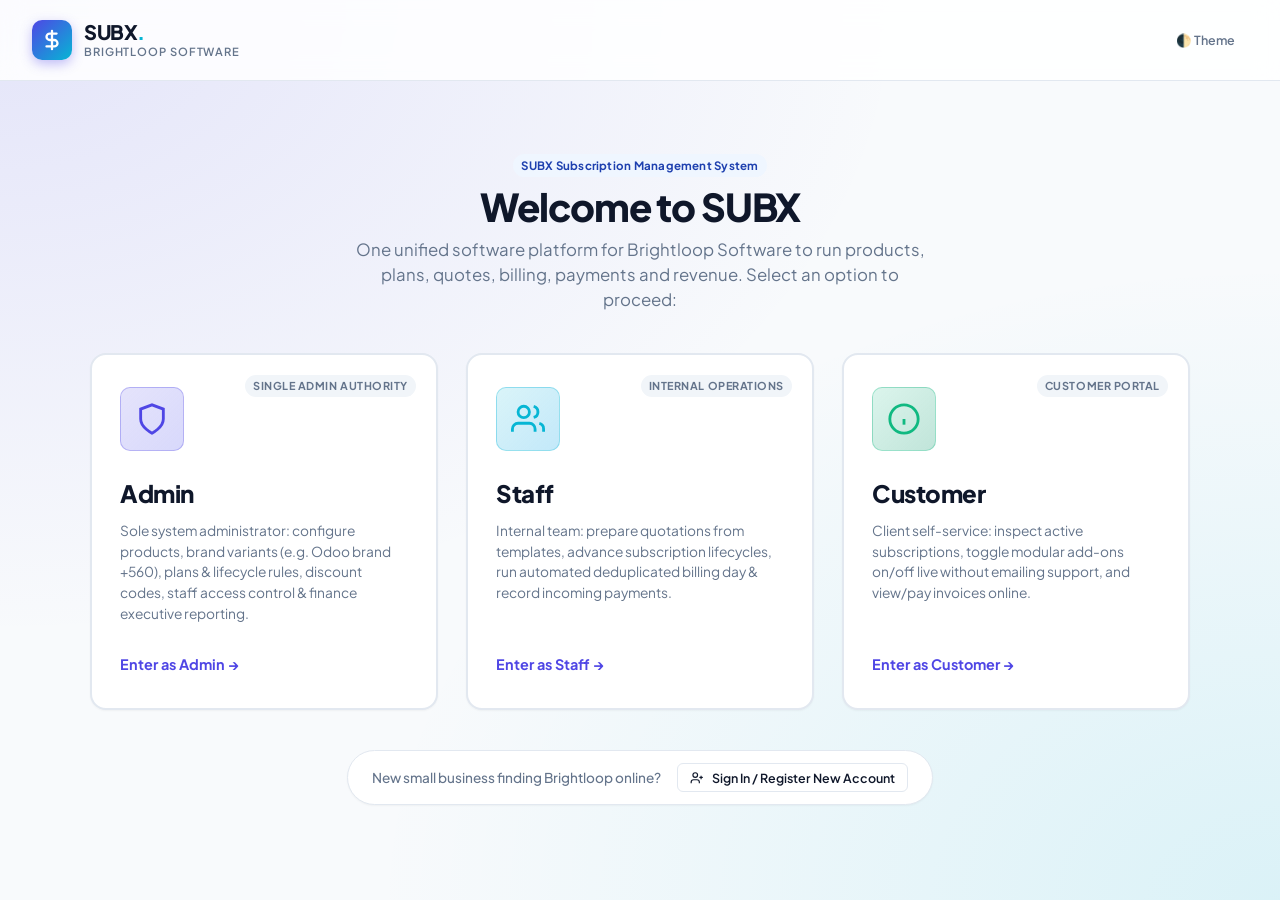
==== commit 4a1fb8b3: "first commit" ====
--- a/index.html
+++ b/index.html
@@ -3,14 +3,140 @@
 <head>
   <meta charset="UTF-8">
   <meta name="viewport" content="width=device-width, initial-scale=1.0">
-  <title>Brightloop Software — Unified Subscription Business Platform</title>
-  <meta name="description" content="All-in-one subscription management, billing engine, quotation lifecycle, automated invoicing, discount rules, and real-time revenue analytics for Brightloop Software.">
+  <title>SUBX — Unified Subscription Business Management Platform | Brightloop Software</title>
+  <meta name="description" content="SUBX: All-in-one subscription management, billing engine, quotation lifecycle, automated invoicing, discount rules, and real-time revenue analytics for Brightloop Software.">
   <link rel="preconnect" href="https://fonts.googleapis.com">
   <link rel="preconnect" href="https://fonts.gstatic.com" crossorigin>
   <link href="https://fonts.googleapis.com/css2?family=Plus+Jakarta+Sans:wght@300;400;500;600;700;800&family=JetBrains+Mono:wght@400;500;600&display=swap" rel="stylesheet">
   <link rel="stylesheet" href="styles.css">
 </head>
-<body class="theme-light">
+<body class="theme-light portal-active">
+  <!-- ==================== SUBX PORTAL LANDING ENTRY SCREEN ==================== -->
+  <div class="portal-entry-overlay" id="portalEntryScreen">
+    <div class="entry-header-bar">
+      <div class="brand-badge">
+        <div class="brand-logo-icon">
+          <svg width="22" height="22" viewBox="0 0 24 24" fill="none" stroke="currentColor" stroke-width="2.5" stroke-linecap="round" stroke-linejoin="round">
+            <path d="M12 2v20M17 5H9.5a3.5 3.5 0 0 0 0 7h5a3.5 3.5 0 0 1 0 7H6"/>
+          </svg>
+        </div>
+        <div class="brand-info">
+          <span class="brand-title">SUBX<span class="brand-accent">.</span></span>
+          <span class="brand-subtitle">Brightloop Software</span>
+        </div>
+      </div>
+      <div class="entry-header-actions">
+        <button class="btn btn-ghost btn-sm" id="btnEntryThemeToggle" title="Toggle Dark/Light Mode">
+          🌓 Theme
+        </button>
+      </div>
+    </div>
+
+    <div class="entry-content-wrap">
+      <!-- Step 1: 3 Role Selection Options -->
+      <div class="entry-step" id="entryStepSelectRole">
+        <div class="entry-hero-text">
+          <span class="badge badge-quotation mb-2">SUBX Subscription Management System</span>
+          <h1 class="entry-headline">Welcome to SUBX</h1>
+          <p class="entry-subhead">One unified software platform for Brightloop Software to run products, plans, quotes, billing, payments and revenue. Select an option to proceed:</p>
+        </div>
+
+        <div class="portal-cards-grid">
+          <!-- Option 1: Admin -->
+          <div class="portal-card" id="cardSelectAdmin" data-role="admin">
+            <div class="portal-card-badge">Single Admin Authority</div>
+            <div class="portal-card-icon icon-admin">
+              <svg width="34" height="34" viewBox="0 0 24 24" fill="none" stroke="currentColor" stroke-width="2"><path d="M12 22s8-4 8-10V5l-8-3-8 3v7c0 6 8 10 8 10z"/></svg>
+            </div>
+            <h2 class="portal-card-title">Admin</h2>
+            <p class="portal-card-desc">Sole system administrator: configure products, brand variants (e.g. Odoo brand +560), plans & lifecycle rules, discount codes, staff access control & finance executive reporting.</p>
+            <div class="portal-card-action">
+              <span class="portal-action-btn">Enter as Admin &rarr;</span>
+            </div>
+          </div>
+
+          <!-- Option 2: Staff -->
+          <div class="portal-card" id="cardSelectStaff" data-role="staff">
+            <div class="portal-card-badge">Internal Operations</div>
+            <div class="portal-card-icon icon-staff">
+              <svg width="34" height="34" viewBox="0 0 24 24" fill="none" stroke="currentColor" stroke-width="2"><path d="M17 21v-2a4 4 0 0 0-4-4H5a4 4 0 0 0-4 4v2"/><circle cx="9" cy="7" r="4"/><path d="M23 21v-2a4 4 0 0 0-3-3.87"/><path d="M16 3.13a4 4 0 0 1 0 7.75"/></svg>
+            </div>
+            <h2 class="portal-card-title">Staff</h2>
+            <p class="portal-card-desc">Internal team: prepare quotations from templates, advance subscription lifecycles, run automated deduplicated billing day & record incoming payments.</p>
+            <div class="portal-card-action">
+              <span class="portal-action-btn">Enter as Staff &rarr;</span>
+            </div>
+          </div>
+
+          <!-- Option 3: Customer -->
+          <div class="portal-card" id="cardSelectCustomer" data-role="customer">
+            <div class="portal-card-badge">Customer Portal</div>
+            <div class="portal-card-icon icon-customer">
+              <svg width="34" height="34" viewBox="0 0 24 24" fill="none" stroke="currentColor" stroke-width="2"><circle cx="12" cy="12" r="10"/><path d="M12 16v-4"/><path d="M12 8h.01"/></svg>
+            </div>
+            <h2 class="portal-card-title">Customer</h2>
+            <p class="portal-card-desc">Client self-service: inspect active subscriptions, toggle modular add-ons on/off live without emailing support, and view/pay invoices online.</p>
+            <div class="portal-card-action">
+              <span class="portal-action-btn">Enter as Customer &rarr;</span>
+            </div>
+          </div>
+        </div>
+
+        <!-- Another option below: Sign In / Sign Up for new businesses -->
+        <div class="entry-bottom-bar">
+          <div class="entry-bottom-content">
+            <span class="entry-bottom-text">New small business finding Brightloop online?</span>
+            <button type="button" class="btn btn-outline btn-sm" id="btnEntryNewSignIn">
+              <svg width="14" height="14" viewBox="0 0 24 24" fill="none" stroke="currentColor" stroke-width="2"><path d="M16 21v-2a4 4 0 0 0-4-4H6a4 4 0 0 0-4 4v2"/><circle cx="9" cy="7" r="4"/><line x1="19" y1="8" x2="19" y2="14"/><line x1="22" y1="11" x2="16" y2="11"/></svg>
+              Sign In / Register New Account
+            </button>
+          </div>
+        </div>
+      </div>
+
+      <!-- Step 2: Dedicated Credentials Login Interface for Selected Role -->
+      <div class="entry-step hidden" id="entryStepLogin">
+        <div class="login-box glass-card">
+          <button type="button" class="btn btn-ghost btn-sm btn-back-roles" id="btnBackToRoles">
+            &larr; Back to Role Selection
+          </button>
+
+          <div class="login-header text-center mt-2">
+            <div class="login-role-icon-wrap" id="loginRoleIcon"></div>
+            <h2 class="login-title" id="loginRoleTitle">SUBX Portal Login</h2>
+            <p class="login-subtitle" id="loginRoleSubtitle">Enter your credentials to access SUBX by Brightloop</p>
+          </div>
+
+          <!-- Credential Rules Help Banner -->
+          <div class="credential-rule-box" id="credentialRuleBox"></div>
+
+          <form id="formPortalLogin" class="mt-4">
+            <div class="form-group">
+              <label for="portalUsername" id="lblPortalUsername">Username / Email <span class="required">*</span></label>
+              <input type="text" id="portalUsername" class="form-control" placeholder="Enter username or email" required autofocus autocomplete="username">
+            </div>
+
+            <div class="form-group">
+              <label for="portalPassword">Password <span class="required">*</span></label>
+              <input type="password" id="portalPassword" class="form-control" placeholder="Enter password" required autocomplete="current-password">
+            </div>
+
+            <div class="login-error-msg hidden" id="portalLoginError"></div>
+
+            <button type="submit" class="btn btn-primary btn-block mt-4" id="btnSubmitPortalLogin">
+              Sign In to SUBX
+            </button>
+          </form>
+
+          <div class="login-card-footer mt-4 text-center">
+            <span class="text-xs text-muted">New business finding Brightloop online?</span>
+            <button type="button" class="btn btn-link text-xs ml-1" id="btnLoginOpenSignUp">Sign In / Register New Account</button>
+          </div>
+        </div>
+      </div>
+    </div>
+  </div>
+
   <!-- Top App Navigation / Role Switcher Header -->
   <header class="app-header">
     <div class="header-left">
@@ -21,15 +147,15 @@
           </svg>
         </div>
         <div class="brand-info">
-          <span class="brand-title">Brightloop<span class="brand-accent">.</span></span>
-          <span class="brand-subtitle">Subscription OS</span>
+          <span class="brand-title">SUBX<span class="brand-accent">.</span></span>
+          <span class="brand-subtitle">Brightloop Software</span>
         </div>
       </div>
 
       <div class="system-status-indicator">
         <span class="pulse-dot"></span>
-        <span class="status-label">Engine Online</span>
-        <span class="version-tag">v2.6 Unified</span>
+        <span class="status-label">SUBX Online</span>
+        <span class="version-tag">v3.0 Unified</span>
       </div>
     </div>
 
@@ -71,9 +197,14 @@
           <span class="user-role-badge" id="headerUserRoleBadge">Admin</span>
         </div>
         <button class="btn btn-ghost btn-sm btn-icon" id="btnAuthModalToggle" title="Account Settings & Auth">
-          <svg width="16" height="16" viewBox="0 0 24 24" fill="none" stroke="currentColor" stroke-width="2"><path d="M9 21H5a2 2 0 0 1-2-2V5a2 2 0 0 1 2-2h4"/><polyline points="16 17 21 12 16 7"/><line x1="21" y1="12" x2="9" y2="12"/></svg>
+          <svg width="16" height="16" viewBox="0 0 24 24" fill="none" stroke="currentColor" stroke-width="2"><circle cx="12" cy="12" r="3"/><path d="M19.4 15a1.65 1.65 0 0 0 .33 1.82l.06.06a2 2 0 0 1 0 2.83 2 2 0 0 1-2.83 0l-.06-.06a1.65 1.65 0 0 0-1.82-.33 1.65 1.65 0 0 0-1 1.51V21a2 2 0 0 1-2 2 2 2 0 0 1-2-2v-.09A1.65 1.65 0 0 0 9 19.4a1.65 1.65 0 0 0-1.82.33l-.06.06a2 2 0 0 1-2.83 0 2 2 0 0 1 0-2.83l.06-.06a1.65 1.65 0 0 0 .33-1.82 1.65 1.65 0 0 0-1.51-1H3a2 2 0 0 1-2-2 2 2 0 0 1 2-2h.09A1.65 1.65 0 0 0 4.6 9a1.65 1.65 0 0 0-.33-1.82l-.06-.06a2 2 0 0 1 0-2.83 2 2 0 0 1 2.83 0l.06.06a1.65 1.65 0 0 0 1.82.33H9a1.65 1.65 0 0 0 1-1.51V3a2 2 0 0 1 2-2 2 2 0 0 1 2 2v.09a1.65 1.65 0 0 0 1 1.51 1.65 1.65 0 0 0 1.82-.33l.06-.06a2 2 0 0 1 2.83 0 2 2 0 0 1 0 2.83l-.06.06a1.65 1.65 0 0 0-.33 1.82V9a1.65 1.65 0 0 0 1.51 1H21a2 2 0 0 1 2 2 2 2 0 0 1-2 2h-.09a1.65 1.65 0 0 0-1.51 1z"/></svg>
         </button>
       </div>
+
+      <button class="btn btn-outline btn-sm" id="btnLogoutToPortal" title="Log out and return to role selection portal">
+        <svg width="14" height="14" viewBox="0 0 24 24" fill="none" stroke="currentColor" stroke-width="2"><path d="M9 21H5a2 2 0 0 1-2-2V5a2 2 0 0 1 2-2h4"/><polyline points="16 17 21 12 16 7"/><line x1="21" y1="12" x2="9" y2="12"/></svg>
+        Switch Portal / Log Out
+      </button>
     </div>
   </header>
 
--- a/styles.css
+++ b/styles.css
@@ -1525,3 +1525,330 @@
     padding: 0;
   }
 }
+
+/* ==========================================================================
+   Portal Entry Screen & 3-Role Selection Workflow
+   ========================================================================== */
+
+body.portal-active .app-header,
+body.portal-active .app-layout {
+  display: none !important;
+}
+
+.portal-entry-overlay {
+  position: fixed;
+  top: 0;
+  left: 0;
+  right: 0;
+  bottom: 0;
+  background: var(--bg-app);
+  background-image: 
+    radial-gradient(at 0% 0%, rgba(79, 70, 229, 0.12) 0px, transparent 50%),
+    radial-gradient(at 100% 100%, rgba(6, 182, 212, 0.12) 0px, transparent 50%);
+  z-index: 9000;
+  overflow-y: auto;
+  display: flex;
+  flex-direction: column;
+}
+
+body:not(.portal-active) .portal-entry-overlay {
+  display: none !important;
+}
+
+.entry-header-bar {
+  display: flex;
+  justify-content: space-between;
+  align-items: center;
+  padding: 1.25rem 2rem;
+  border-bottom: 1px solid var(--border-color);
+  background: var(--bg-header);
+  backdrop-filter: var(--glass-blur);
+  -webkit-backdrop-filter: var(--glass-blur);
+}
+
+.entry-content-wrap {
+  flex: 1;
+  display: flex;
+  align-items: center;
+  justify-content: center;
+  padding: 2.5rem 1.5rem 4rem;
+}
+
+.entry-step {
+  width: 100%;
+  max-width: 1100px;
+  animation: fadeIn 0.3s ease-out;
+}
+
+.entry-hero-text {
+  text-align: center;
+  margin-bottom: 2.5rem;
+}
+
+.entry-headline {
+  font-size: 2.4rem;
+  font-weight: 800;
+  letter-spacing: -0.03em;
+  color: var(--text-main);
+  line-height: 1.15;
+  margin-bottom: 0.5rem;
+}
+
+.entry-subhead {
+  font-size: 1.05rem;
+  color: var(--text-muted);
+  max-width: 580px;
+  margin: 0 auto;
+}
+
+/* 3 Portal Cards Grid */
+.portal-cards-grid {
+  display: grid;
+  grid-template-columns: repeat(3, 1fr);
+  gap: 1.75rem;
+  margin-bottom: 2.5rem;
+}
+
+@media (max-width: 900px) {
+  .portal-cards-grid {
+    grid-template-columns: 1fr;
+    max-width: 480px;
+    margin-left: auto;
+    margin-right: auto;
+  }
+}
+
+.portal-card {
+  background: var(--bg-card);
+  border: 2px solid var(--border-color);
+  border-radius: var(--radius-lg);
+  padding: 2rem 1.75rem;
+  display: flex;
+  flex-direction: column;
+  position: relative;
+  cursor: pointer;
+  transition: all 0.25s cubic-bezier(0.16, 1, 0.3, 1);
+  box-shadow: var(--shadow-sm);
+}
+
+.portal-card:hover {
+  transform: translateY(-6px);
+  border-color: var(--brand-primary);
+  box-shadow: var(--shadow-lg), 0 0 24px rgba(79, 70, 229, 0.15);
+}
+
+.portal-card-badge {
+  position: absolute;
+  top: 1.25rem;
+  right: 1.25rem;
+  font-size: 0.68rem;
+  font-weight: 700;
+  text-transform: uppercase;
+  letter-spacing: 0.05em;
+  padding: 3px 8px;
+  border-radius: var(--radius-full);
+  background: var(--bg-secondary);
+  color: var(--text-muted);
+}
+
+.portal-card-icon {
+  width: 64px;
+  height: 64px;
+  border-radius: var(--radius-md);
+  display: flex;
+  align-items: center;
+  justify-content: center;
+  margin-bottom: 1.5rem;
+  transition: transform 0.25s ease;
+}
+
+.portal-card:hover .portal-card-icon {
+  transform: scale(1.08);
+}
+
+.icon-admin {
+  background: linear-gradient(135deg, rgba(79, 70, 229, 0.15) 0%, rgba(99, 102, 241, 0.25) 100%);
+  color: var(--brand-primary);
+  border: 1px solid rgba(79, 70, 229, 0.3);
+}
+
+.icon-staff {
+  background: linear-gradient(135deg, rgba(6, 182, 212, 0.15) 0%, rgba(14, 165, 233, 0.25) 100%);
+  color: var(--brand-cyan);
+  border: 1px solid rgba(6, 182, 212, 0.3);
+}
+
+.icon-customer {
+  background: linear-gradient(135deg, rgba(16, 185, 129, 0.15) 0%, rgba(5, 150, 105, 0.25) 100%);
+  color: var(--color-success);
+  border: 1px solid rgba(16, 185, 129, 0.3);
+}
+
+.portal-card-title {
+  font-size: 1.5rem;
+  font-weight: 800;
+  letter-spacing: -0.02em;
+  margin-bottom: 0.65rem;
+  color: var(--text-main);
+}
+
+.portal-card-desc {
+  font-size: 0.86rem;
+  color: var(--text-muted);
+  line-height: 1.5;
+  margin-bottom: 1.75rem;
+  flex: 1;
+}
+
+.portal-card-action {
+  margin-top: auto;
+}
+
+.portal-action-btn {
+  display: inline-flex;
+  align-items: center;
+  font-size: 0.9rem;
+  font-weight: 700;
+  color: var(--brand-primary);
+  transition: gap 0.2s ease;
+}
+
+.portal-card:hover .portal-action-btn {
+  color: var(--brand-primary-hover);
+  text-decoration: underline;
+}
+
+.entry-bottom-bar {
+  display: flex;
+  justify-content: center;
+  align-items: center;
+}
+
+.entry-bottom-content {
+  background: var(--bg-card);
+  border: 1px solid var(--border-color);
+  padding: 0.75rem 1.5rem;
+  border-radius: var(--radius-full);
+  display: inline-flex;
+  align-items: center;
+  gap: 1rem;
+  box-shadow: var(--shadow-sm);
+}
+
+.entry-bottom-text {
+  font-size: 0.85rem;
+  color: var(--text-muted);
+  font-weight: 500;
+}
+
+/* Dedicated Login Box */
+.login-box {
+  max-width: 460px;
+  margin: 0 auto;
+  padding: 2.25rem;
+  box-shadow: var(--shadow-lg);
+}
+
+.btn-back-roles {
+  margin-bottom: 0.75rem;
+  padding-left: 0;
+  color: var(--text-muted);
+}
+
+.btn-back-roles:hover {
+  color: var(--text-main);
+  background: transparent;
+}
+
+.login-role-icon-wrap {
+  width: 56px;
+  height: 56px;
+  border-radius: var(--radius-md);
+  margin: 0 auto 0.85rem;
+  display: flex;
+  align-items: center;
+  justify-content: center;
+}
+
+.login-title {
+  font-size: 1.45rem;
+  font-weight: 800;
+  letter-spacing: -0.02em;
+  margin-bottom: 0.25rem;
+}
+
+.login-subtitle {
+  font-size: 0.82rem;
+  color: var(--text-muted);
+}
+
+.credential-rule-box {
+  background: var(--bg-secondary);
+  border: 1px solid var(--border-color);
+  border-left: 4px solid var(--brand-primary);
+  border-radius: var(--radius-md);
+  padding: 0.85rem 1rem;
+  margin-top: 1.25rem;
+  font-size: 0.8rem;
+  line-height: 1.45;
+}
+
+.credential-rule-box code {
+  font-family: var(--font-mono);
+  background: rgba(79, 70, 229, 0.1);
+  color: var(--brand-primary);
+  padding: 1px 5px;
+  border-radius: var(--radius-sm);
+  font-weight: 700;
+}
+
+.btn-quick-fill {
+  background: transparent;
+  border: 1px dashed var(--brand-primary);
+  color: var(--brand-primary);
+  font-size: 0.75rem;
+  font-weight: 700;
+  border-radius: var(--radius-sm);
+  padding: 3px 8px;
+  margin-top: 0.45rem;
+  cursor: pointer;
+  display: inline-block;
+  transition: all 0.15s ease;
+}
+
+.btn-quick-fill:hover {
+  background: var(--brand-primary-light);
+}
+
+.login-error-msg {
+  background: var(--color-danger-bg);
+  border: 1px solid var(--color-danger);
+  color: var(--color-danger-text);
+  border-radius: var(--radius-md);
+  padding: 0.65rem 0.85rem;
+  font-size: 0.8rem;
+  font-weight: 600;
+  margin-top: 0.75rem;
+  animation: shake 0.3s ease;
+}
+
+@keyframes shake {
+  0%, 100% { transform: translateX(0); }
+  25% { transform: translateX(-6px); }
+  75% { transform: translateX(6px); }
+}
+
+.btn-link {
+  background: transparent;
+  border: none;
+  color: var(--brand-primary);
+  font-weight: 700;
+  cursor: pointer;
+  padding: 0;
+  text-decoration: underline;
+}
+
+.btn-link:hover {
+  color: var(--brand-primary-hover);
+}
+
